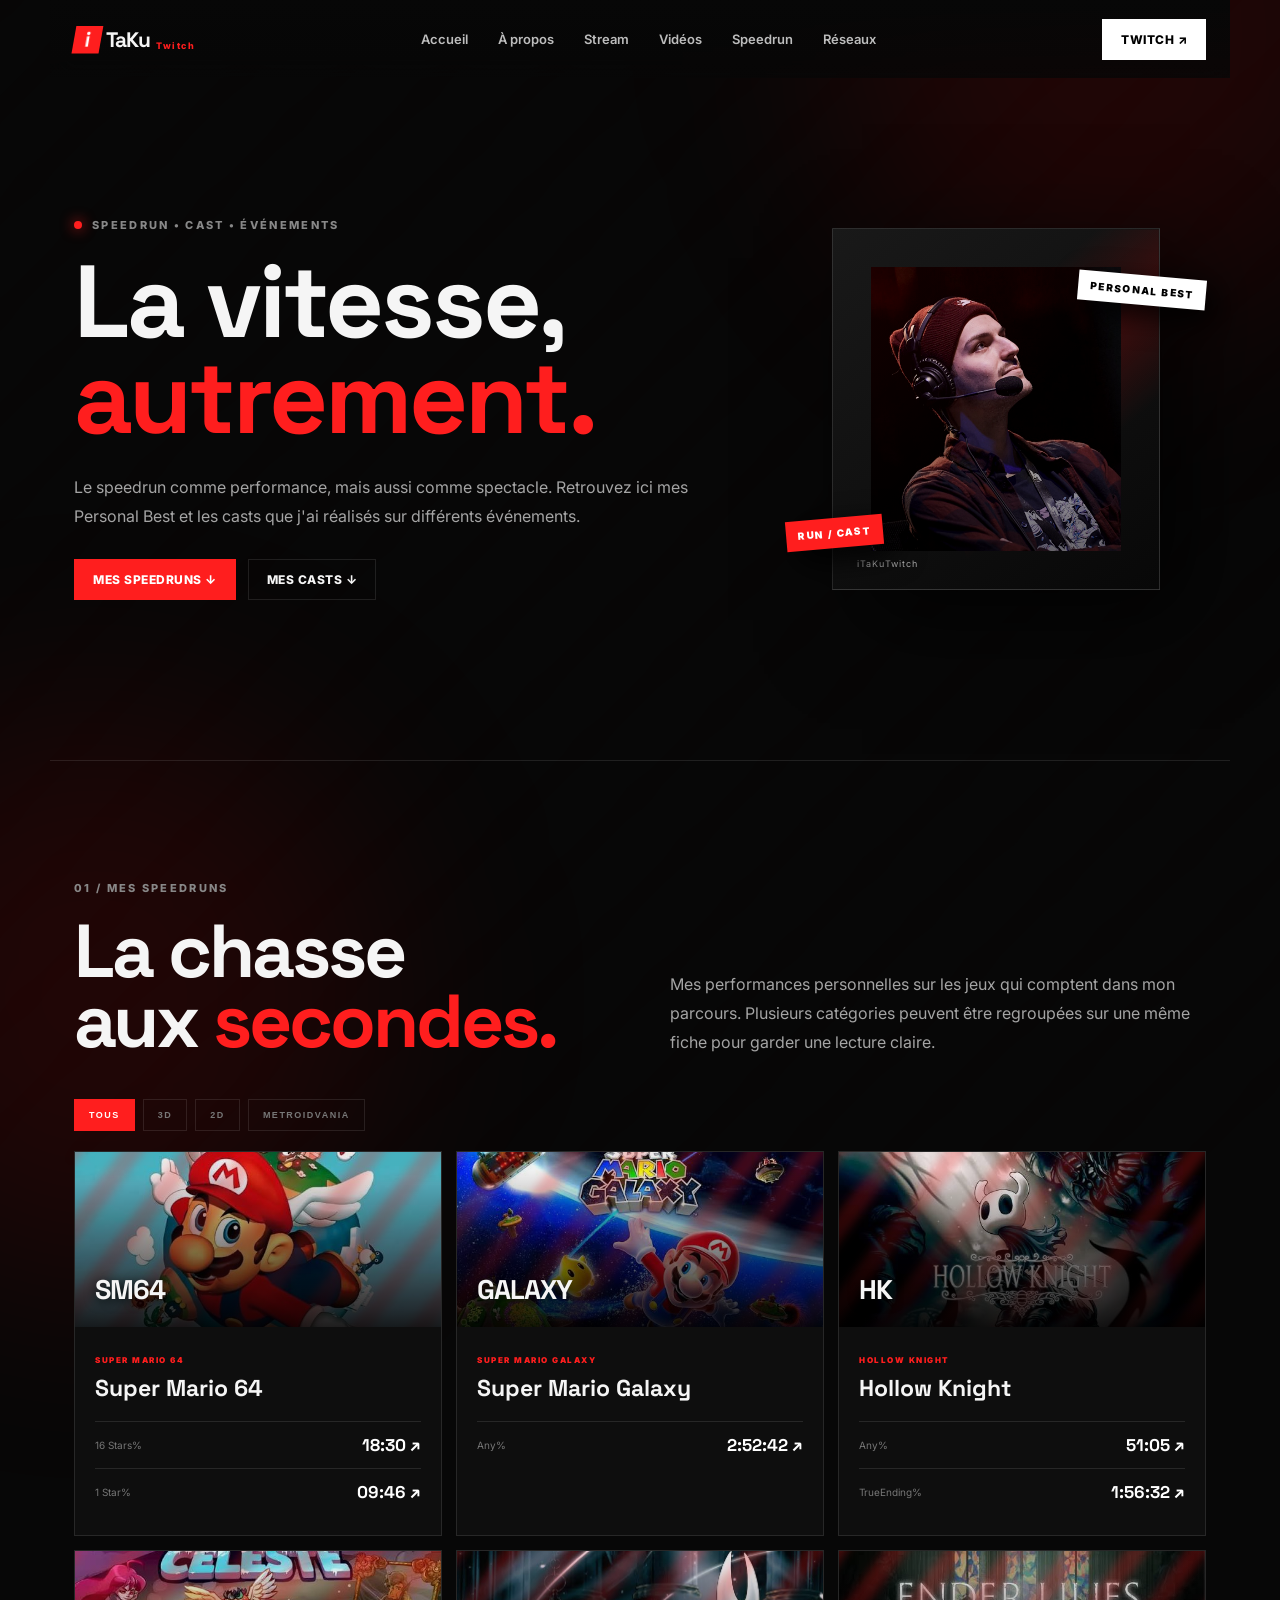
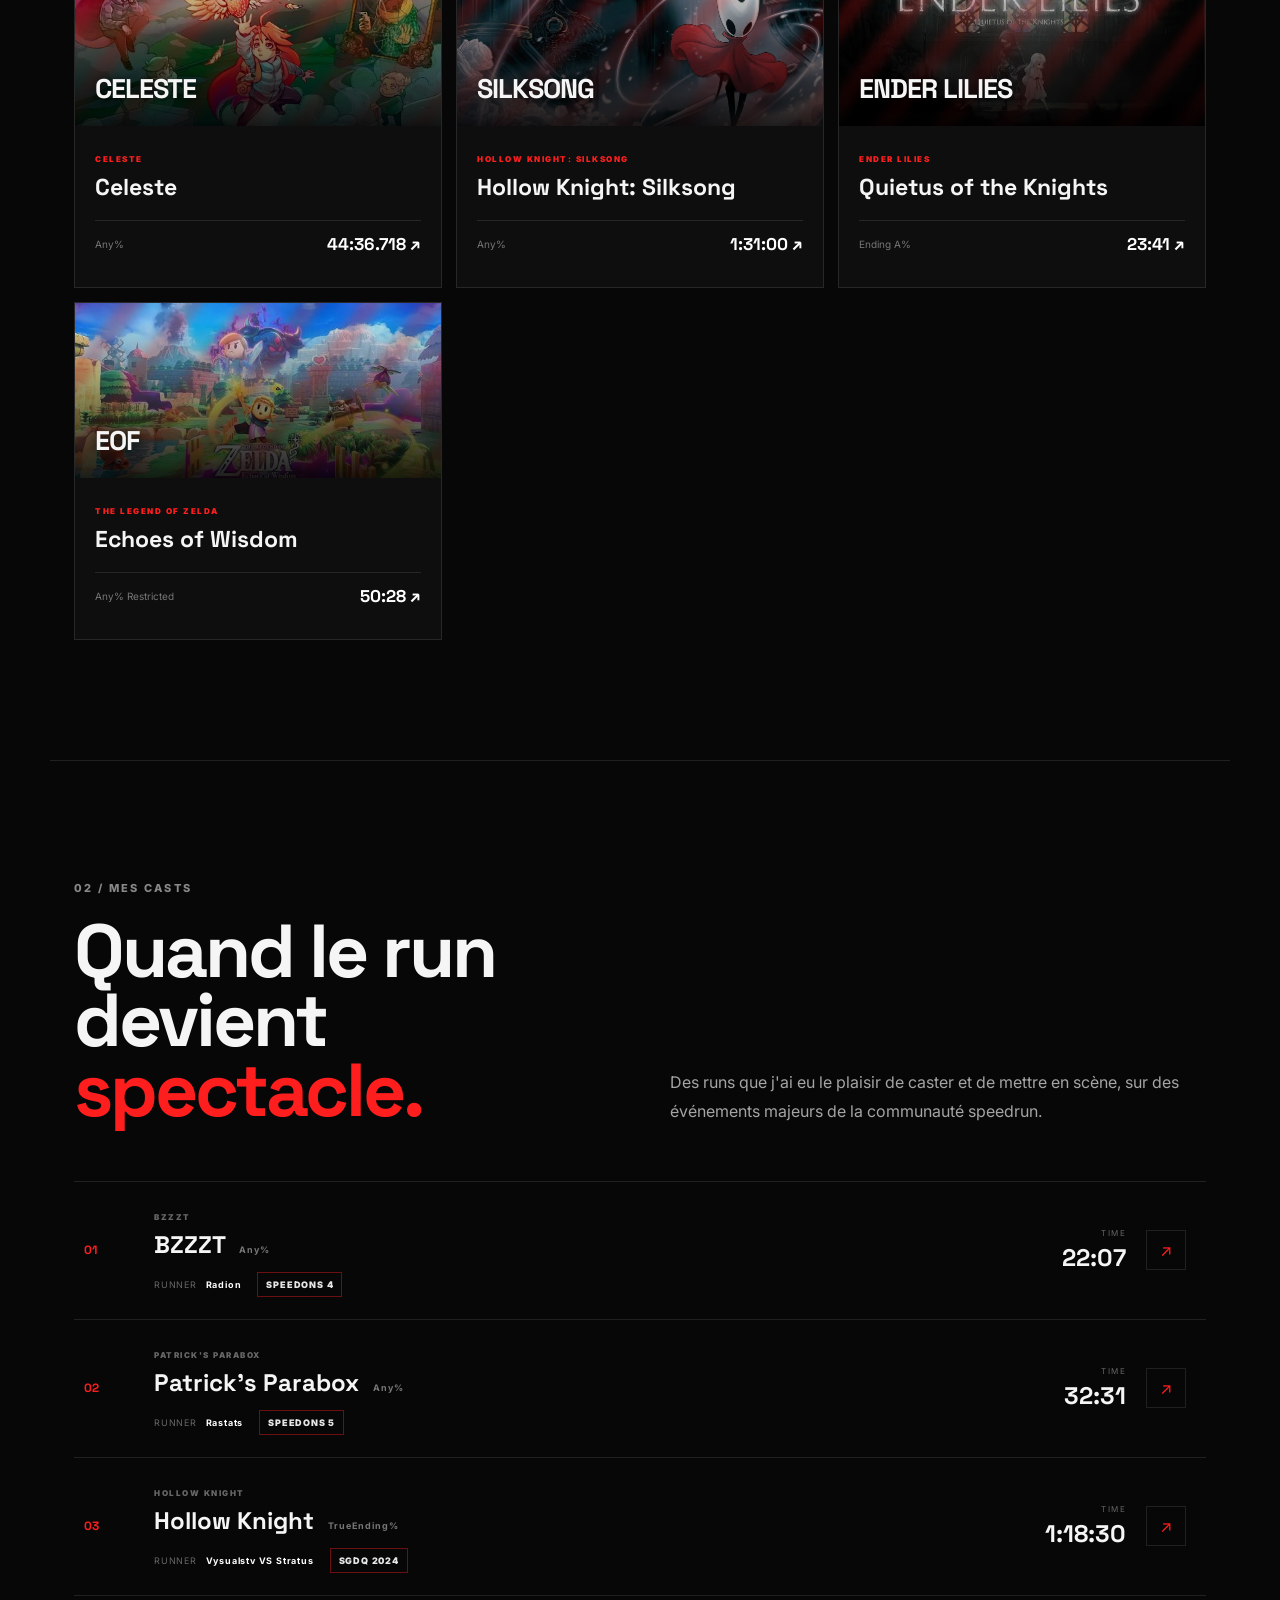
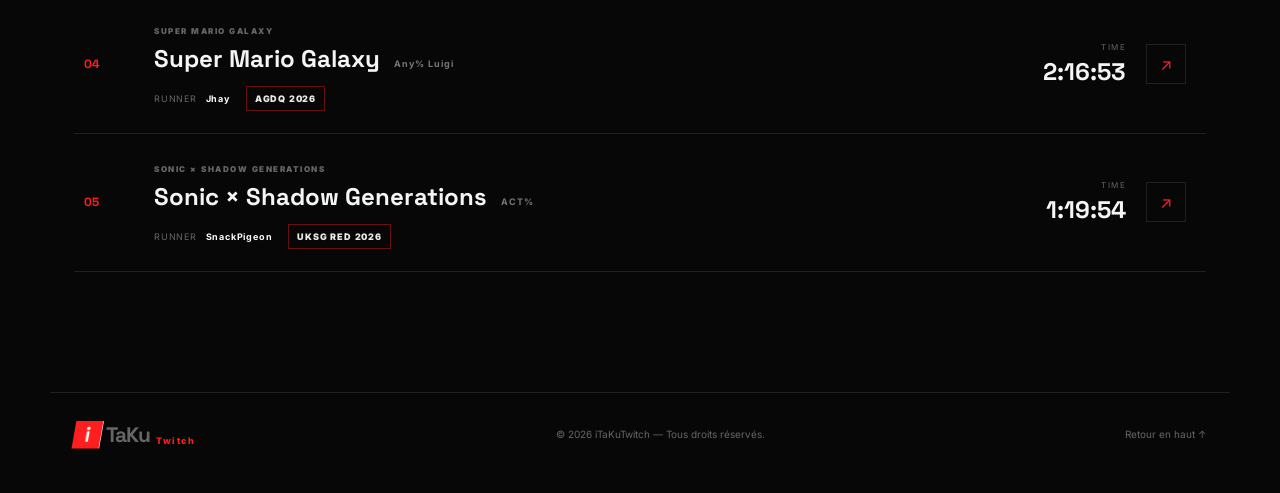
==== speedrun.html @ d059c02a "ajout de la page Speedrun" ====
<!DOCTYPE html>
<html lang="fr">
<head>
  <meta charset="UTF-8">
  <meta name="viewport" content="width=device-width, initial-scale=1.0">
  <meta name="description" content="Les speedruns et casts de iTaKu : performances personnelles, événements et réalisations dans l'univers du speedrun.">
  <title>iTaKu — Speedrun & Casts</title>
  <link rel="icon" type="image/png" href="favicon.png">
  <link rel="preconnect" href="https://fonts.googleapis.com">
  <link rel="preconnect" href="https://fonts.gstatic.com" crossorigin>
  <link href="https://fonts.googleapis.com/css2?family=Inter:wght@400;500;600;700;800;900&family=Space+Grotesk:wght@500;600;700&display=swap" rel="stylesheet">
  <link rel="stylesheet" href="style.css">
</head>
<body>
  <div class="bg-grid"></div>
  <div class="red-glow glow-a"></div>
  <div class="red-glow glow-b"></div>

  <header class="nav">
    <a class="brand" href="index.html#accueil">
      <span class="brand-mark">i</span><span>TaKu</span><small>Twitch</small>
    </a>

    <nav>
      <a href="index.html#accueil">Accueil</a>
      <a href="index.html#apropos">À propos</a>
      <a href="index.html#stream">Stream</a>
      <a href="index.html#videos">Vidéos</a>
      <a href="speedrun.html" class="active">Speedrun</a>
      <a href="index.html#reseaux">Réseaux</a>
    </nav>

    <a class="nav-cta" href="https://www.twitch.tv/itakutwitch" target="_blank" rel="noopener">Twitch ↗</a>
    <button class="menu-btn" aria-label="Ouvrir le menu">☰</button>
  </header>

  <main>
    <section class="speed-hero">
      <div>
        <div class="eyebrow"><span class="pulse"></span> SPEEDRUN • CAST • ÉVÉNEMENTS</div>
        <h1>La vitesse,<br><em>autrement.</em></h1>
        <p>
          Le speedrun comme performance, mais aussi comme spectacle.
          Retrouvez ici mes Personal Best et les casts que j'ai réalisés sur différents événements.
        </p>
        <div class="speed-tabs">
          <a href="#speedruns" class="btn primary">Mes speedruns ↓</a>
          <a href="#casts" class="btn ghost">Mes casts ↓</a>
        </div>
      </div>
      <div class="speed-hero-mark">
        <div class="speed-mark-card">
          <div class="speed-mark-avatar"><img src="ressources/speedrun-scene.jpg" alt="iTaKu sur scène" loading="lazy"><span>i</span></div>
          <div class="speed-mark-bottom"><span>iTaKuTwitch</span></div>
        </div>
        <span class="speed-tag speed-tag-pb">PERSONAL BEST</span>
        <span class="speed-tag speed-tag-cast">RUN / CAST</span>
      </div>
    </section>


    

    <section class="section speedrun-section" id="speedruns">
      <div class="section-label">01 / MES SPEEDRUNS</div>
      <div class="section-heading">
        <h2>La chasse<br>aux <span>secondes.</span></h2>
        <p>
          Mes performances personnelles sur les jeux qui comptent dans mon parcours.
          Plusieurs catégories peuvent être regroupées sur une même fiche pour garder une lecture claire.
        </p>
      </div>

      <div class="run-toolbar">
        <button class="run-filter active" data-filter="all">TOUS</button>
        <button class="run-filter" data-filter="3d">3D</button>
        <button class="run-filter" data-filter="2d">2D</button>
        <button class="run-filter" data-filter="metroidvania">METROIDVANIA</button>
      </div>

      <!--
        IMAGES DES JEUX : placez vos images dans ressources/speedruns/
        avec les noms utilisés dans les balises <img> ci-dessous.
        LIENS DES RUNS : remplacez href="#" par le lien YouTube/Speedrun.com/Twitch correspondant.
      -->
      <div class="run-grid">
        <article class="run-card" data-tags="3d">
          <div class="run-art mario64-art"><img src="ressources/speedruns/super-mario-64.jpg" alt="Super Mario 64" loading="lazy"><span>SM64</span></div>
          <div class="run-content">
            <span class="run-type">SUPER MARIO 64</span>
            <h3>Super Mario 64</h3>
            <div class="run-times">
              <a href="https://www.twitch.tv/videos/2334548167" class="run-row-link"><span>16 Stars%</span><strong>18:30 ↗</strong></a>
              <a href="https://www.youtube.com/watch?v=Pmy-gC-2ddg" class="run-row-link"><span>1 Star%</span><strong>09:46 ↗</strong></a>
            </div>
          </div>
        </article>

        <article class="run-card" data-tags="3d">
          <div class="run-art galaxy-art"><img src="ressources/speedruns/super-mario-galaxy.jpg" alt="Super Mario Galaxy" loading="lazy"><span>GALAXY</span></div>
          <div class="run-content">
            <span class="run-type">SUPER MARIO GALAXY</span>
            <h3>Super Mario Galaxy</h3>
            <div class="run-times">
              <a href="https://www.youtube.com/watch?v=en0kpqv05eg" class="run-row-link"><span>Any%</span><strong>2:52:42 ↗</strong></a>
            </div>
          </div>
        </article>

        <article class="run-card" data-tags="2d metroidvania">
          <div class="run-art hollow-art"><img src="ressources/speedruns/hollow-knight.jpg" alt="Hollow Knight" loading="lazy"><span>HK</span></div>
          <div class="run-content">
            <span class="run-type">HOLLOW KNIGHT</span>
            <h3>Hollow Knight</h3>
            <div class="run-times">
              <a href="https://www.twitch.tv/videos/1636317647" class="run-row-link"><span>Any%</span><strong>51:05 ↗</strong></a>
              <a href="https://www.twitch.tv/videos/2180805382" class="run-row-link"><span>TrueEnding%</span><strong>1:56:32 ↗</strong></a>
            </div>
          </div>
        </article>

        <article class="run-card" data-tags="2d">
          <div class="run-art celeste-art"><img src="ressources/speedruns/celeste.jpg" alt="Celeste" loading="lazy"><span>CELESTE</span></div>
          <div class="run-content">
            <span class="run-type">CELESTE</span>
            <h3>Celeste</h3>
            <div class="run-times">
              <a href="https://www.twitch.tv/videos/2326430047" class="run-row-link"><span>Any%</span><strong>44:36.718 ↗</strong></a>
            </div>
          </div>
        </article>

        <article class="run-card" data-tags="2d metroidvania">
          <div class="run-art silk-art"><img src="ressources/speedruns/hollow-knight-silksong.jpg" alt="Hollow Knight: Silksong" loading="lazy"><span>SILKSONG</span></div>
          <div class="run-content">
            <span class="run-type">HOLLOW KNIGHT: SILKSONG</span>
            <h3>Hollow Knight: Silksong</h3>
            <div class="run-times">
              <a href="https://www.youtube.com/watch?v=I8oDB225sro" class="run-row-link"><span>Any%</span><strong>1:31:00 ↗</strong></a>
            </div>
          </div>
        </article>

        <article class="run-card" data-tags="2d metroidvania">
          <div class="run-art lilies-art"><img src="ressources/speedruns/ender-lilies.jpg" alt="ENDER LILIES: Quietus of the Knights" loading="lazy"><span>ENDER LILIES</span></div>
          <div class="run-content">
            <span class="run-type">ENDER LILIES</span>
            <h3>Quietus of the Knights</h3>
            <div class="run-times">
              <a href="https://www.twitch.tv/videos/2284957812" class="run-row-link"><span>Ending A%</span><strong>23:41 ↗</strong></a>
            </div>
          </div>
        </article>

        <article class="run-card" data-tags="3d">
          <div class="run-art zelda-art"><img src="ressources/speedruns/zelda-echoes-of-wisdom.jpg" alt="The Legend of Zelda: Echoes of Wisdom" loading="lazy"><span>EOF</span></div>
          <div class="run-content">
            <span class="run-type">THE LEGEND OF ZELDA</span>
            <h3>Echoes of Wisdom</h3>
            <div class="run-times">
              <a href="https://www.youtube.com/watch?v=a-XhZ4KpKKk" class="run-row-link"><span>Any% Restricted</span><strong>50:28 ↗</strong></a>
            </div>
          </div>
        </article>
      </div>
    </section>

    <section class="section casts-section" id="casts">
      <div class="section-label">02 / MES CASTS</div>
      <div class="section-heading">
        <h2>Quand le run<br>devient <span>spectacle.</span></h2>
        <p>
          Des runs que j'ai eu le plaisir de caster et de mettre en scène,
          sur des événements majeurs de la communauté speedrun.
        </p>
      </div>

      <div class="cast-list">
        <article class="cast-card">
          <div class="cast-number">01</div>
          <div class="cast-main">
            <span class="cast-game">BZZZT</span>
            <h3>BZZZT <small>Any%</small></h3>
            <div class="cast-details"><span>RUNNER <b>Radion</b></span><span class="event-badge">SPEEDONS 4</span></div>
          </div>
          <div class="cast-time"><span>TIME</span><strong>22:07</strong></div>
          <a class="cast-arrow" href="https://www.youtube.com/watch?v=tUwv9pEwfLk" aria-label="Voir le cast BZZZT">↗</a>
        </article>

        <article class="cast-card">
          <div class="cast-number">02</div>
          <div class="cast-main">
            <span class="cast-game">PATRICK'S PARABOX</span>
            <h3>Patrick's Parabox <small>Any%</small></h3>
            <div class="cast-details"><span>RUNNER <b>Rastats</b></span><span class="event-badge">SPEEDONS 5</span></div>
          </div>
          <div class="cast-time"><span>TIME</span><strong>32:31</strong></div>
          <a class="cast-arrow" href="https://www.youtube.com/watch?v=qgu8iL9-xBM" aria-label="Voir le cast Patrick's Parabox">↗</a>
        </article>

        <article class="cast-card">
          <div class="cast-number">03</div>
          <div class="cast-main">
            <span class="cast-game">HOLLOW KNIGHT</span>
            <h3>Hollow Knight <small>TrueEnding%</small></h3>
            <div class="cast-details"><span>RUNNER <b>Vysualstv VS Stratus</b></span><span class="event-badge">SGDQ 2024</span></div>
          </div>
          <div class="cast-time"><span>TIME</span><strong>1:18:30</strong></div>
          <a class="cast-arrow" href="https://www.youtube.com/watch?v=F_A6JzwJVvg" aria-label="Voir le cast Hollow Knight">↗</a>
        </article>

        <article class="cast-card">
          <div class="cast-number">04</div>
          <div class="cast-main">
            <span class="cast-game">SUPER MARIO GALAXY</span>
            <h3>Super Mario Galaxy <small>Any% Luigi</small></h3>
            <div class="cast-details"><span>RUNNER <b>Jhay</b></span><span class="event-badge">AGDQ 2026</span></div>
          </div>
          <div class="cast-time"><span>TIME</span><strong>2:16:53</strong></div>
          <a class="cast-arrow" href="https://www.youtube.com/watch?v=IQ46Wzj0oys" aria-label="Voir le cast Super Mario Galaxy">↗</a>
        </article>

        <article class="cast-card">
          <div class="cast-number">05</div>
          <div class="cast-main">
            <span class="cast-game">SONIC × SHADOW GENERATIONS</span>
            <h3>Sonic × Shadow Generations <small>ACT%</small></h3>
            <div class="cast-details"><span>RUNNER <b>SnackPigeon</b></span><span class="event-badge">UKSG RED 2026</span></div>
          </div>
          <div class="cast-time"><span>TIME</span><strong>1:19:54</strong></div>
          <a class="cast-arrow" href="https://www.youtube.com/watch?v=4SaveTtzUrw" aria-label="Voir le cast Sonic × Shadow Generations">↗</a>
        </article>
      </div>
    </section>
  </main>

  <footer>
    <div class="brand"><span class="brand-mark">i</span><span>TaKu</span><small>Twitch</small></div>
    <p>© <span id="year"></span> iTaKuTwitch — Tous droits réservés.</p>
    <a href="#top">Retour en haut ↑</a>
  </footer>

  <script src="script.js"></script>
  <script>
    document.querySelectorAll('.run-filter').forEach(button => {
      button.addEventListener('click', () => {
        document.querySelectorAll('.run-filter').forEach(b => b.classList.remove('active'));
        button.classList.add('active');
        const filter = button.dataset.filter;
        document.querySelectorAll('.run-card').forEach(card => {
          card.style.display = filter === 'all' || card.dataset.tags.includes(filter) ? '' : 'none';
        });
      });
    });
  </script>
</body>
</html>
---- style.css ----
:root{
  --bg:#070707;
  --panel:#101010;
  --panel-2:#151515;
  --red:#ff1e1e;
  --red2:#b90000;
  --text:#f5f5f5;
  --muted:#a4a4a4;
  --line:rgba(255,255,255,.10);
  --max:1180px;
}
*{box-sizing:border-box;margin:0;padding:0}
html{scroll-behavior:smooth}
body{background:var(--bg);color:var(--text);font-family:Inter,system-ui,sans-serif;overflow-x:hidden}
a{color:inherit;text-decoration:none}
.bg-grid{position:fixed;inset:-30%;z-index:-3;opacity:.16;background:repeating-linear-gradient(135deg,transparent 0 34px,rgba(255,30,30,.35) 35px 37px,transparent 38px 72px),repeating-linear-gradient(45deg,transparent 0 58px,rgba(255,255,255,.06) 59px 61px,transparent 62px 116px);filter:blur(13px);animation:drift 32s linear infinite}
.red-glow{position:fixed;width:45vw;height:45vw;border-radius:50%;background:rgba(255,0,0,.10);filter:blur(110px);z-index:-2;pointer-events:none}
.glow-a{top:-20vw;right:-10vw}.glow-b{bottom:-30vw;left:-15vw}
@keyframes drift{to{transform:translate3d(80px,40px,0) rotate(4deg)}}
.nav{height:78px;max-width:var(--max);margin:auto;display:flex;align-items:center;justify-content:space-between;padding:0 24px;position:sticky;top:0;z-index:10;background:linear-gradient(var(--bg),rgba(7,7,7,.82));backdrop-filter:blur(12px)}
.brand{display:flex;align-items:center;gap:2px;font-family:"Space Grotesk";font-size:21px;font-weight:800;letter-spacing:-1px}
.brand small{font-family:Inter;font-size:9px;color:var(--red);letter-spacing:1.5px;margin-left:4px;margin-top:12px}
.brand-mark{width:27px;height:27px;display:grid;place-items:center;background:var(--red);color:#fff;transform:skew(-10deg);margin-right:3px}
.nav nav{display:flex;gap:30px;color:#bdbdbd;font-size:13px;font-weight:600}
.nav nav a:hover{color:#fff}
.nav-cta,.btn{display:inline-flex;align-items:center;justify-content:center;gap:14px;border:1px solid var(--line);padding:12px 18px;font-size:12px;font-weight:800;text-transform:uppercase;letter-spacing:.5px}
.nav-cta{background:#fff;color:#000}.nav-cta:hover{background:var(--red);color:#fff}
.menu-btn{display:none;background:none;color:#fff;border:0;font-size:24px}
.hero{min-height:calc(100vh - 78px);max-width:var(--max);margin:auto;padding:70px 24px 100px;display:grid;grid-template-columns:1.1fr .9fr;gap:60px;align-items:center}
.eyebrow,.section-label{font-size:11px;letter-spacing:2.3px;font-weight:800;color:#888}
.eyebrow{display:flex;align-items:center;gap:10px;margin-bottom:22px}.pulse,.status span{width:8px;height:8px;border-radius:50%;background:var(--red);box-shadow:0 0 14px var(--red)}
h1,h2{font-family:"Space Grotesk";letter-spacing:-3px;line-height:.93}
h1{font-size:clamp(52px,7vw,92px);max-width:800px}
h1 em,h2 span{font-style:normal;color:var(--red)}
.hero-text{max-width:650px;color:var(--muted);font-size:16px;line-height:1.75;margin:28px 0 30px}.hero-text strong{color:#fff}
.hero-actions{display:flex;gap:12px}.btn{transition:.2s}.btn.primary{background:var(--red);border-color:var(--red);color:#fff}.btn.primary:hover{background:#fff;color:#000;border-color:#fff;transform:translateY(-2px)}.btn.ghost:hover{border-color:#fff}
.mini-stats{display:flex;gap:42px;margin-top:58px}.mini-stats div{display:flex;flex-direction:column;gap:5px}.mini-stats strong{font-size:12px}.mini-stats span{font-size:10px;color:#666;letter-spacing:1px}
.hero-visual{position:relative;min-height:520px;display:grid;place-items:center}
.hero-card{width:min(420px,90%);height:500px;border:1px solid rgba(255,255,255,.13);background:linear-gradient(145deg,#191919,#080808);position:relative;overflow:hidden;box-shadow:30px 30px 90px rgba(0,0,0,.7)}
.hero-card:before{content:"";position:absolute;inset:0;background:linear-gradient(140deg,transparent 35%,rgba(255,0,0,.24),transparent 70%);clip-path:polygon(0 0,100% 0,100% 100%,45% 100%);opacity:.8}
.scanline{position:absolute;inset:0;background:repeating-linear-gradient(0deg,transparent 0 5px,rgba(255,255,255,.025) 6px 7px)}
.avatar-placeholder{position:absolute;inset:40px;display:flex;align-items:center;justify-content:center;flex-direction:column;font-family:"Space Grotesk";font-size:95px;line-height:.7;letter-spacing:-10px;background:radial-gradient(circle at 50% 40%,rgba(255,30,30,.26),transparent 38%),linear-gradient(145deg,#222,#090909)}
.avatar-placeholder span{font-size:150px;color:#fff;text-shadow:15px 15px 0 var(--red);font-weight:900}.avatar-placeholder b{font-size:25px;letter-spacing:4px;margin-top:30px}
.hero-card-bottom{position:absolute;left:24px;right:24px;bottom:20px;display:flex;justify-content:space-between;align-items:center;font-size:10px;color:#aaa;letter-spacing:1px}.hero-card-bottom div{display:flex;gap:8px;align-items:center}.live-dot{width:6px;height:6px;background:var(--red);border-radius:50%}
.floating-tag{position:absolute;background:#fff;color:#000;padding:9px 12px;font-size:10px;font-weight:900;letter-spacing:1.4px;box-shadow:10px 10px 30px #000}.tag-one{right:2%;top:18%;transform:rotate(5deg)}.tag-two{left:2%;bottom:17%;transform:rotate(-5deg);background:var(--red);color:#fff}
.section{max-width:var(--max);margin:auto;padding:120px 24px}.section-heading{display:grid;grid-template-columns:1fr 1fr;gap:60px;margin-top:22px;align-items:end}.section-heading h2,.stream-head h2,.social-layout h2,.contact-box h2{font-size:clamp(48px,6vw,75px)}.section-heading p,.stream-head p,.social-layout p,.contact-right p{color:var(--muted);line-height:1.8;max-width:520px}
.about-grid{display:grid;grid-template-columns:1.4fr 1fr 1fr;gap:12px;margin-top:55px}.info-card{min-height:250px;padding:28px;background:linear-gradient(145deg,#151515,#0b0b0b);border:1px solid var(--line);position:relative;overflow:hidden}.info-card.large{min-height:320px}.info-card:after{content:"";position:absolute;width:140px;height:140px;right:-60px;bottom:-60px;border-radius:50%;background:rgba(255,0,0,.16);filter:blur(25px)}.card-number{font-size:10px;color:var(--red);font-weight:800;letter-spacing:2px}.info-card h3{font-family:"Space Grotesk";font-size:25px;margin-top:90px}.info-card p{color:#8c8c8c;font-size:13px;line-height:1.7;margin-top:12px;max-width:330px}
.stream-section{max-width:none;background:linear-gradient(180deg,transparent,rgba(255,0,0,.035),transparent);border-top:1px solid var(--line);border-bottom:1px solid var(--line)}.stream-section>*{max-width:var(--max);margin-left:auto;margin-right:auto}.stream-head{display:flex;justify-content:space-between;align-items:end;margin-top:20px;margin-bottom:45px}.stream-panel{display:grid;grid-template-columns:1.7fr .7fr;border:1px solid var(--line);background:#090909}.stream-screen{min-height:500px;background:radial-gradient(circle at 50% 45%,rgba(255,0,0,.12),transparent 35%),#050505;display:flex;flex-direction:column;align-items:center;justify-content:center;position:relative}.offline-badge{position:absolute;top:18px;left:18px;font-size:9px;letter-spacing:1.5px;color:#777}.offline-badge span{display:inline-block;width:6px;height:6px;background:#555;border-radius:50%;margin-right:6px}.play-ring{width:70px;height:70px;border:1px solid #444;border-radius:50%;display:grid;place-items:center;color:#fff;padding-left:3px}.stream-screen h3{font-family:"Space Grotesk";font-size:25px;margin-top:20px}.stream-screen p{color:#666;font-size:12px;margin-top:7px}.stream-info{padding:35px;border-left:1px solid var(--line)}.status{display:flex;gap:10px;align-items:center;font-size:9px;letter-spacing:1.6px;color:#777}.stream-info h3{font-family:"Space Grotesk";font-size:30px;margin-top:80px;line-height:1}.stream-info>p{color:#777;font-size:13px;line-height:1.7;margin-top:18px}.schedule{border-top:1px solid var(--line);margin-top:35px}.schedule div{padding:17px 0;border-bottom:1px solid var(--line);display:flex;justify-content:space-between;gap:20px}.schedule span{font-size:8px;color:#666;letter-spacing:1px}.schedule strong{font-size:10px}
.video-grid{display:grid;grid-template-columns:1.4fr 1fr 1fr;gap:14px;margin-top:50px}.video-card{background:#101010;border:1px solid var(--line);transition:.25s}.video-card:hover{transform:translateY(-5px);border-color:#555}.thumb{height:210px;position:relative;display:flex;align-items:center;justify-content:center;overflow:hidden}.featured .thumb{height:270px}.thumb:before{content:"";position:absolute;inset:-20%;background:repeating-linear-gradient(135deg,rgba(255,0,0,.24) 0 16px,transparent 17px 42px);filter:blur(4px);transform:rotate(-7deg)}.thumb-a{background:linear-gradient(135deg,#240000,#101010)}.thumb-b{background:linear-gradient(135deg,#161616,#250000)}.thumb-c{background:linear-gradient(135deg,#0c0c0c,#300000)}.play{z-index:1;width:54px;height:54px;border-radius:50%;background:#fff;color:#000;display:grid;place-items:center;padding-left:3px}.thumb small{position:absolute;right:15px;top:15px;font-size:8px;letter-spacing:1.5px;font-weight:900;z-index:2}.video-meta{padding:20px}.video-meta>span{font-size:8px;color:var(--red);font-weight:900;letter-spacing:1.5px}.video-meta h3{font-family:"Space Grotesk";font-size:21px;margin-top:8px}.video-meta p{font-size:12px;color:#777;line-height:1.6;margin-top:8px}
.social-section{border-top:1px solid var(--line)}.social-layout{display:grid;grid-template-columns:.8fr 1.2fr;gap:100px;margin-top:20px}.social-list{border-top:1px solid var(--line)}.social-list a{display:grid;grid-template-columns:1fr 1fr auto;align-items:center;padding:23px 5px;border-bottom:1px solid var(--line);transition:.2s}.social-list a:hover{padding-left:15px;background:rgba(255,0,0,.04)}.social-list b{font-family:"Space Grotesk";font-size:20px}.social-list span{font-size:11px;color:#777}.social-list i{font-style:normal;color:var(--red)}
.contact{padding-top:20px}.contact-box{background:linear-gradient(125deg,#1a0808,#0e0e0e);border:1px solid rgba(255,40,40,.22);padding:50px;display:grid;grid-template-columns:1fr 1fr;gap:60px}.contact-box .section-label{color:#d65a5a}.contact-right{align-self:end}.contact-right .btn{margin-top:22px}
footer{border-top:1px solid var(--line);max-width:var(--max);margin:auto;padding:28px 24px 45px;display:flex;align-items:center;justify-content:space-between;color:#666;font-size:10px}footer a:hover{color:#fff}
.twitch-player {
    width: 100%;
    aspect-ratio: 16 / 9;
    overflow: hidden;
}
.twitch-player iframe {
    width: 100%;
    height: 100%;
    border: none;
    display: block;
}
@media(max-width:850px){
  .nav nav,.nav-cta{display:none}.menu-btn{display:block}
  .nav.menu-open nav{display:flex;position:absolute;top:78px;left:0;right:0;padding:22px 24px;background:#080808;flex-direction:column;border-bottom:1px solid var(--line)}
  .hero{grid-template-columns:1fr;padding-top:45px}.hero-visual{min-height:400px}.hero-card{height:400px}
  .section-heading,.social-layout,.contact-box{grid-template-columns:1fr;gap:30px}.about-grid,.video-grid{grid-template-columns:1fr}
  .stream-panel{grid-template-columns:1fr}.stream-info{border-left:0;border-top:1px solid var(--line)}.stream-screen{min-height:350px}
  .stream-head{align-items:start;gap:20px;flex-direction:column}
  footer{flex-direction:column;gap:18px;text-align:center}
}
@media(max-width:520px){
  .hero-actions{flex-direction:column}.hero-actions .btn{width:100%}.mini-stats{gap:20px}.contact-box{padding:30px 24px}.hero{padding-bottom:70px}.section{padding:80px 20px}
}


/* ===== SPEEDRUN PAGE ===== */
.speed-hero{
  max-width:var(--max);margin:auto;min-height:calc(78vh - 20px);
  padding:90px 24px 110px;display:grid;grid-template-columns:1.15fr .85fr;
  gap:60px;align-items:center;position:relative
}
.speed-hero h1{font-size:clamp(58px,8vw,105px);margin-top:18px}
.speed-hero>div:first-child>p{max-width:650px;color:var(--muted);font-size:16px;line-height:1.8;margin:28px 0}
.speed-tabs{display:flex;gap:12px}
.speed-hero-mark{
  width:min(420px,100%);aspect-ratio:1;justify-self:end;position:relative;
  display:grid;place-items:center;
}
.speed-mark-card{
  width:78%;height:86%;position:relative;overflow:hidden;
  border:1px solid rgba(255,255,255,.13);
  background:linear-gradient(145deg,#191919,#080808);
  box-shadow:30px 30px 90px rgba(0,0,0,.7);
}
.speed-mark-card:before{
  content:"";position:absolute;inset:0;
  background:linear-gradient(140deg,transparent 35%,rgba(255,0,0,.24),transparent 70%);
  clip-path:polygon(0 0,100% 0,100% 100%,45% 100%);opacity:.8;
}
.speed-mark-avatar{
  position:absolute;inset:38px;display:flex;align-items:center;justify-content:center;overflow:hidden;
  background:radial-gradient(circle at 50% 40%,rgba(255,30,30,.26),transparent 38%),linear-gradient(145deg,#222,#090909);
}
.speed-mark-avatar img{
  position:absolute;inset:0;width:100%;height:100%;object-fit:cover;display:block;z-index:1;
  filter:saturate(.9) contrast(1.05);
}
.speed-mark-avatar:after{
  content:"";position:absolute;inset:0;z-index:2;
  background:linear-gradient(180deg,rgba(0,0,0,.04) 35%,rgba(0,0,0,.55) 100%),linear-gradient(135deg,rgba(255,0,0,.08),transparent 55%);
}
.speed-mark-avatar span{
  position:relative;z-index:3;font-family:"Space Grotesk";font-size:150px;line-height:.7;color:#fff;
  text-shadow:15px 15px 0 var(--red);font-weight:900;display:none;
}
.speed-mark-bottom{
  position:absolute;left:24px;right:24px;bottom:20px;display:flex;justify-content:space-between;
  gap:12px;font-size:9px;color:#aaa;letter-spacing:1px;z-index:2;
}
.speed-mark-bottom b{font-weight:800;color:#777}
.speed-tag{
  position:absolute;padding:9px 12px;font-size:10px;font-weight:900;letter-spacing:1.4px;
  box-shadow:10px 10px 30px #000;z-index:3;
}
.speed-tag-pb{right:0;top:18%;transform:rotate(5deg);background:#fff;color:#000}
.speed-tag-cast{left:0;bottom:17%;transform:rotate(-5deg);background:var(--red);color:#fff}
.speed-hero-mark > .speed-tag{position:absolute}
.speedrun-section{border-top:1px solid var(--line)}
.run-toolbar{display:flex;gap:8px;flex-wrap:wrap;margin-top:42px}
.run-filter{
  background:transparent;color:#777;border:1px solid var(--line);padding:10px 14px;
  font-size:9px;font-weight:900;letter-spacing:1.5px;cursor:pointer;transition:.2s
}
.run-filter:hover,.run-filter.active{background:var(--red);border-color:var(--red);color:#fff}
.run-grid{display:grid;grid-template-columns:repeat(3,1fr);gap:14px;margin-top:20px}
.run-card{background:#0e0e0e;border:1px solid var(--line);overflow:hidden;transition:.25s}
.run-card:hover{transform:translateY(-5px);border-color:rgba(255,30,30,.55)}
.run-art{height:175px;position:relative;overflow:hidden;display:flex;align-items:end;padding:20px;background:#111}
.run-art img{position:absolute;inset:0;width:100%;height:100%;object-fit:cover;display:block;z-index:0;transition:transform .4s ease,opacity .25s ease}
.run-card:hover .run-art img{transform:scale(1.04)}
.run-art:before{content:"";position:absolute;inset:-30%;background:repeating-linear-gradient(135deg,rgba(255,30,30,.26) 0 18px,transparent 19px 48px);filter:blur(4px);transform:rotate(-8deg);z-index:1}
.run-art:after{content:"";position:absolute;inset:0;background:linear-gradient(180deg,rgba(0,0,0,.05) 10%,rgba(0,0,0,.88) 100%);z-index:2}
.run-art span{position:relative;z-index:3;font-family:"Space Grotesk";font-size:27px;font-weight:700;letter-spacing:-1px;text-shadow:0 2px 12px #000}
.mario64-art,.galaxy-art,.hollow-art,.celeste-art,.silk-art,.lilies-art,.zelda-art{background:#111}
.run-content{padding:20px}
.run-type{font-size:8px;color:var(--red);font-weight:900;letter-spacing:1.5px}
.run-content h3{font-family:"Space Grotesk";font-size:23px;margin-top:6px}
.run-times{border-top:1px solid var(--line);margin-top:18px}
.run-times div{display:flex;justify-content:space-between;align-items:center;padding:12px 0;border-bottom:1px solid var(--line)}
.run-times span{font-size:10px;color:#777}.run-times strong{font-family:"Space Grotesk";font-size:17px}
.casts-section{border-top:1px solid var(--line)}
.cast-list{margin-top:55px;border-top:1px solid var(--line)}
.cast-card{display:grid;grid-template-columns:50px 1fr auto 50px;gap:20px;align-items:center;
  min-height:135px;padding:22px 10px;border-bottom:1px solid var(--line);transition:.25s}
.cast-card:hover{background:rgba(255,0,0,.035);padding-left:20px}
.cast-number{font-family:"Space Grotesk";font-size:12px;color:var(--red);font-weight:700}
.cast-game{font-size:8px;color:#666;font-weight:900;letter-spacing:1.5px}
.cast-main h3{font-family:"Space Grotesk";font-size:24px;margin-top:5px}
.cast-main h3 small{font-family:Inter;font-size:9px;color:#777;font-weight:700;margin-left:8px;letter-spacing:1px}
.cast-details{display:flex;align-items:center;gap:16px;margin-top:12px;font-size:9px;color:#666;letter-spacing:.8px}
.cast-details b{color:#fff;margin-left:5px}
.event-badge{border:1px solid rgba(255,30,30,.4);padding:6px 8px;color:#e7e7e7!important;font-weight:900}
.cast-time{text-align:right}.cast-time span{display:block;font-size:8px;color:#666;letter-spacing:1.5px}.cast-time strong{display:block;font-family:"Space Grotesk";font-size:24px;margin-top:4px}
.cast-arrow{width:40px;height:40px;border:1px solid var(--line);display:grid;place-items:center;color:var(--red);transition:.2s}
.cast-arrow:hover{background:var(--red);color:#fff;border-color:var(--red)}
@media(max-width:850px){
  .speed-hero{grid-template-columns:1fr;padding-top:60px}.speed-hero-mark{justify-self:start;width:260px}
  .run-grid{grid-template-columns:1fr 1fr}
  .cast-card{grid-template-columns:35px 1fr auto}.cast-arrow{display:none}
}
@media(max-width:560px){
  .speed-hero{padding-bottom:75px}.speed-tabs{flex-direction:column}.speed-tabs .btn{width:100%}
  .run-grid{grid-template-columns:1fr}
  .cast-card{grid-template-columns:28px 1fr}.cast-time{grid-column:2;text-align:left}
  .cast-main h3{font-size:20px}.cast-details{flex-wrap:wrap}
  .speed-hero-mark{width:210px}.speed-mark-avatar span{font-size:105px}.speed-mark-bottom{left:14px;right:14px;font-size:7px}
}


/* Individual run links */
.run-row-link{
  display:flex;
  justify-content:space-between;
  align-items:center;
  padding:12px 0;
  border-bottom:1px solid var(--line);
  transition:.2s;
}
.run-row-link:last-child{border-bottom:0}
.run-row-link span{font-size:10px;color:#777}
.run-row-link strong{font-family:"Space Grotesk";font-size:17px;color:#fff}
.run-row-link:hover{padding-left:8px;padding-right:8px;background:rgba(255,30,30,.05)}
.run-row-link:hover strong{color:var(--red)}
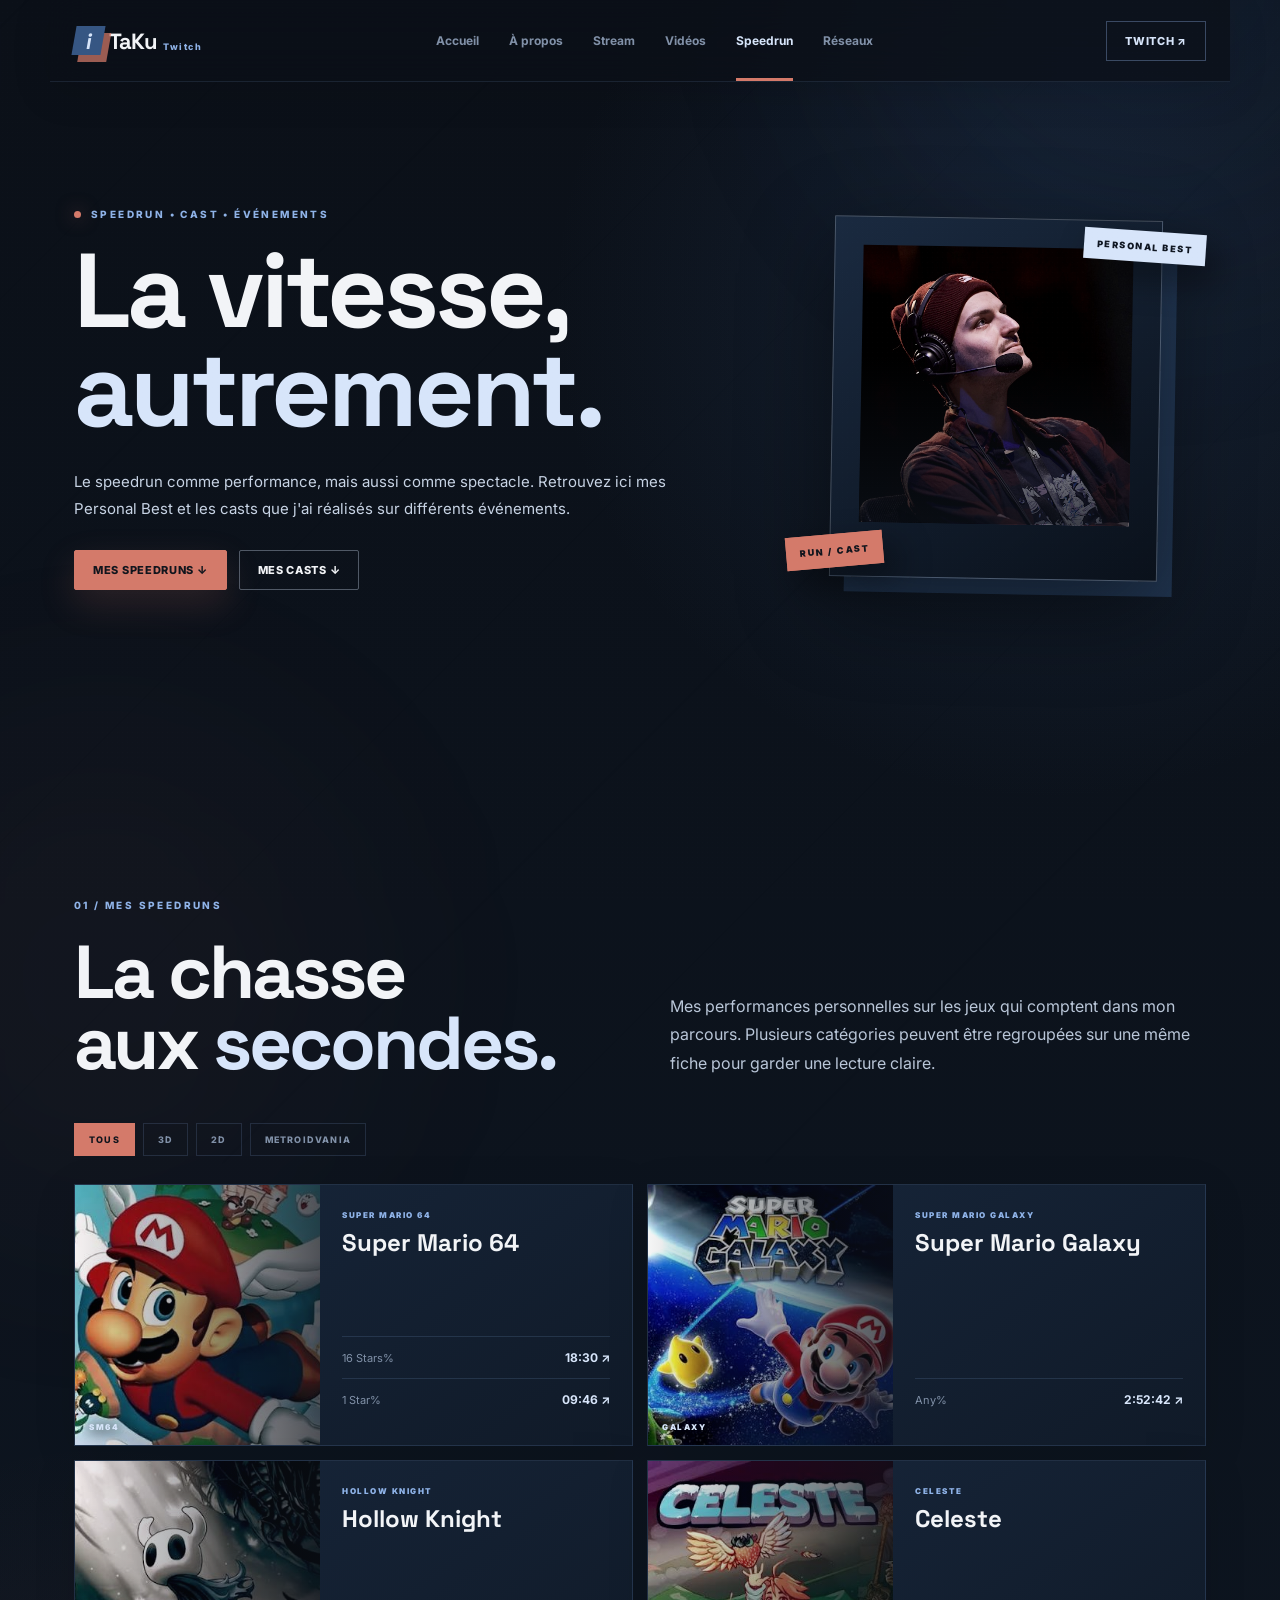
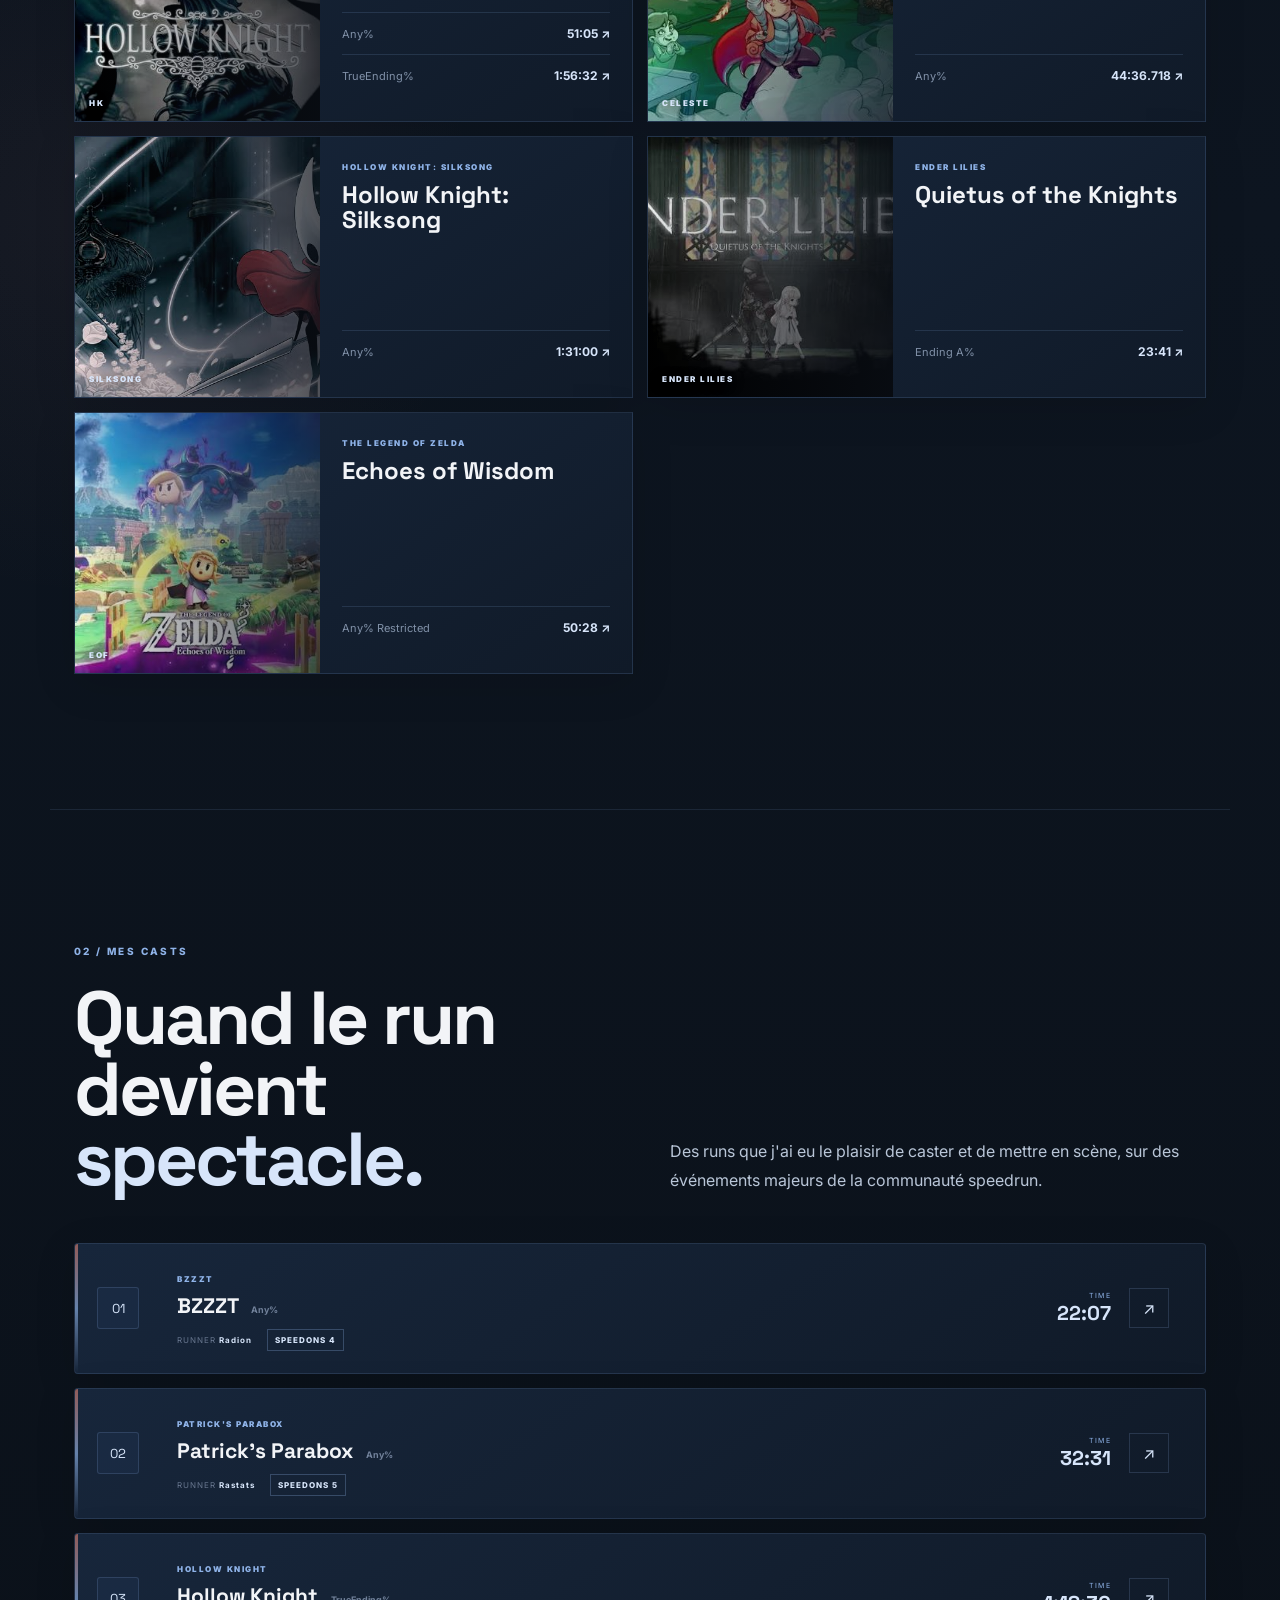
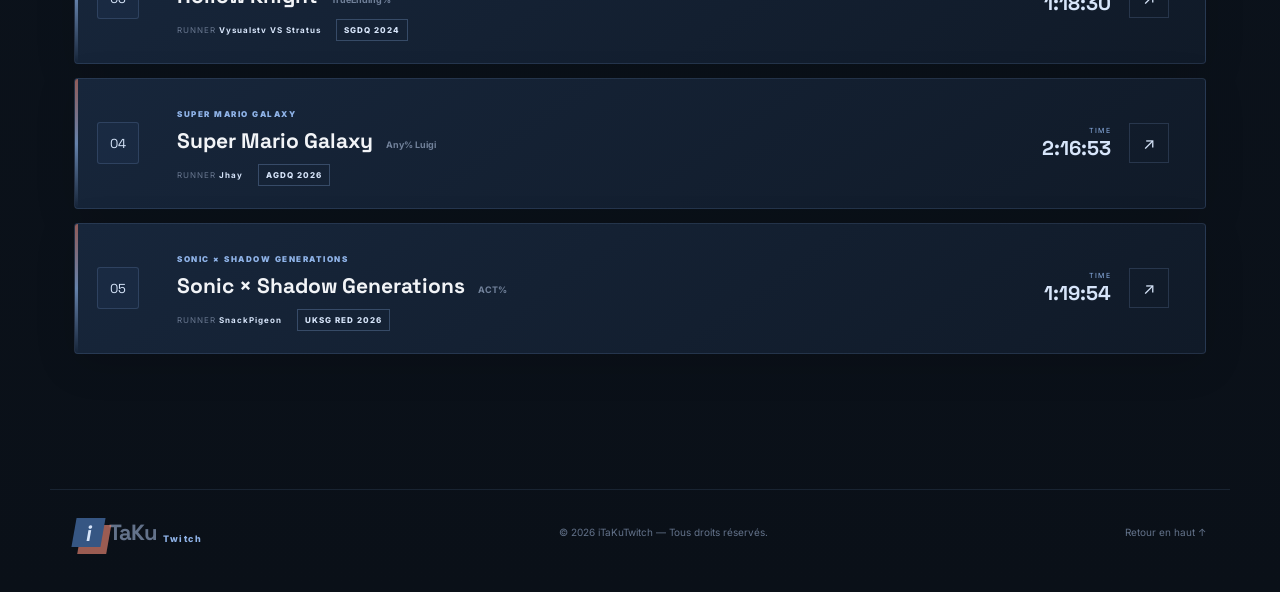
==== commit 4fa1523c: "Changement de DA / Bleu et Orange" ====
--- a/speedrun.html
+++ b/speedrun.html
@@ -13,8 +13,8 @@
 </head>
 <body>
   <div class="bg-grid"></div>
-  <div class="red-glow glow-a"></div>
-  <div class="red-glow glow-b"></div>
+  <div class="blue-glow glow-a"></div>
+  <div class="blue-glow glow-b"></div>
 
   <header class="nav">
     <a class="brand" href="index.html#accueil">
@@ -51,7 +51,6 @@
       <div class="speed-hero-mark">
         <div class="speed-mark-card">
           <div class="speed-mark-avatar"><img src="ressources/speedrun-scene.jpg" alt="iTaKu sur scène" loading="lazy"><span>i</span></div>
-          <div class="speed-mark-bottom"><span>iTaKuTwitch</span></div>
         </div>
         <span class="speed-tag speed-tag-pb">PERSONAL BEST</span>
         <span class="speed-tag speed-tag-cast">RUN / CAST</span>
--- a/style.css
+++ b/style.css
@@ -1,195 +1,439 @@
+@import url('https://fonts.googleapis.com/css2?family=Inter:wght@400;500;600;700;800;900&family=Space+Grotesk:wght@500;600;700&display=swap');
+
 :root{
-  --bg:#070707;
-  --panel:#101010;
-  --panel-2:#151515;
-  --red:#ff1e1e;
-  --red2:#b90000;
-  --text:#f5f5f5;
-  --muted:#a4a4a4;
-  --line:rgba(255,255,255,.10);
+  --blue-900:#365683;
+  --coral:#D47A6A;
+  --coral-soft:rgba(212,122,106,.16);
+  --ice:#D7E5FA;
+  --blue-800:#4D6B99;
+  --blue-700:#8FB3E8;
+  --blue-500:#B8CEF0;
+  --blue-300:#D7E5FA;
+  --bg:#0B1018;
+  --bg-2:#111A28;
+  --panel:#121D2C;
+  --panel-2:#17263B;
+  --text:#F2F4F7;
+  --text-soft:#C7D3E4;
+  --muted:#8191A8;
+  --line:rgba(143,179,232,.15);
+  --line-strong:rgba(215,229,250,.34);
+  --blue-soft:rgba(54,86,131,.20);
+  --blue-glow:rgba(143,179,232,.20);
   --max:1180px;
-}
+  --radius:8px;
+}
+
 *{box-sizing:border-box;margin:0;padding:0}
 html{scroll-behavior:smooth}
-body{background:var(--bg);color:var(--text);font-family:Inter,system-ui,sans-serif;overflow-x:hidden}
+body{
+  background:
+    radial-gradient(circle at 75% 0%,rgba(54,86,131,.22),transparent 34rem),
+    radial-gradient(circle at 15% 65%,rgba(122,150,200,.08),transparent 28rem),
+    var(--bg);
+  color:var(--text);
+  font-family:Inter,system-ui,sans-serif;
+  overflow-x:hidden;
+}
+body:before{
+  content:"";position:fixed;inset:0;pointer-events:none;z-index:-5;opacity:.34;
+  background-image:
+    linear-gradient(rgba(192,219,255,.025) 1px,transparent 1px),
+    linear-gradient(90deg,rgba(192,219,255,.025) 1px,transparent 1px);
+  background-size:58px 58px;
+  mask-image:linear-gradient(to bottom,#000 0%,transparent 90%);
+}
+body:after{
+  content:"";position:fixed;inset:0;pointer-events:none;z-index:30;opacity:.025;
+  background-image:radial-gradient(rgba(192,219,255,.8) .45px,transparent .45px);
+  background-size:5px 5px;
+}
 a{color:inherit;text-decoration:none}
-.bg-grid{position:fixed;inset:-30%;z-index:-3;opacity:.16;background:repeating-linear-gradient(135deg,transparent 0 34px,rgba(255,30,30,.35) 35px 37px,transparent 38px 72px),repeating-linear-gradient(45deg,transparent 0 58px,rgba(255,255,255,.06) 59px 61px,transparent 62px 116px);filter:blur(13px);animation:drift 32s linear infinite}
-.red-glow{position:fixed;width:45vw;height:45vw;border-radius:50%;background:rgba(255,0,0,.10);filter:blur(110px);z-index:-2;pointer-events:none}
-.glow-a{top:-20vw;right:-10vw}.glow-b{bottom:-30vw;left:-15vw}
-@keyframes drift{to{transform:translate3d(80px,40px,0) rotate(4deg)}}
-.nav{height:78px;max-width:var(--max);margin:auto;display:flex;align-items:center;justify-content:space-between;padding:0 24px;position:sticky;top:0;z-index:10;background:linear-gradient(var(--bg),rgba(7,7,7,.82));backdrop-filter:blur(12px)}
+button{font:inherit}
+
+.bg-grid{
+  position:fixed;inset:-30%;z-index:-4;pointer-events:none;opacity:.27;
+  background:repeating-linear-gradient(135deg,transparent 0 70px,rgba(88,117,165,.12) 71px 73px,transparent 74px 142px);
+  filter:blur(8px);animation:drift 48s linear infinite;
+}
+.blue-glow{
+  position:fixed;width:44vw;height:44vw;border-radius:50%;pointer-events:none;z-index:-3;filter:blur(120px);
+  background:rgba(54,86,131,.18)
+}
+.glow-a{top:-25vw;right:-12vw}.glow-b{bottom:-28vw;left:-14vw;background:rgba(122,150,200,.07)}
+@keyframes drift{to{transform:translate3d(70px,35px,0) rotate(4deg)}}
+
+.nav{
+  height:78px;max-width:var(--max);margin:auto;padding:0 24px;
+  display:flex;align-items:center;justify-content:space-between;position:sticky;top:0;z-index:20;
+  background:rgba(7,12,21,.82);backdrop-filter:blur(18px);
+  border-bottom:1px solid var(--line)
+}
 .brand{display:flex;align-items:center;gap:2px;font-family:"Space Grotesk";font-size:21px;font-weight:800;letter-spacing:-1px}
-.brand small{font-family:Inter;font-size:9px;color:var(--red);letter-spacing:1.5px;margin-left:4px;margin-top:12px}
-.brand-mark{width:27px;height:27px;display:grid;place-items:center;background:var(--red);color:#fff;transform:skew(-10deg);margin-right:3px}
-.nav nav{display:flex;gap:30px;color:#bdbdbd;font-size:13px;font-weight:600}
-.nav nav a:hover{color:#fff}
-.nav-cta,.btn{display:inline-flex;align-items:center;justify-content:center;gap:14px;border:1px solid var(--line);padding:12px 18px;font-size:12px;font-weight:800;text-transform:uppercase;letter-spacing:.5px}
-.nav-cta{background:#fff;color:#000}.nav-cta:hover{background:var(--red);color:#fff}
-.menu-btn{display:none;background:none;color:#fff;border:0;font-size:24px}
-.hero{min-height:calc(100vh - 78px);max-width:var(--max);margin:auto;padding:70px 24px 100px;display:grid;grid-template-columns:1.1fr .9fr;gap:60px;align-items:center}
-.eyebrow,.section-label{font-size:11px;letter-spacing:2.3px;font-weight:800;color:#888}
-.eyebrow{display:flex;align-items:center;gap:10px;margin-bottom:22px}.pulse,.status span{width:8px;height:8px;border-radius:50%;background:var(--red);box-shadow:0 0 14px var(--red)}
-h1,h2{font-family:"Space Grotesk";letter-spacing:-3px;line-height:.93}
-h1{font-size:clamp(52px,7vw,92px);max-width:800px}
-h1 em,h2 span{font-style:normal;color:var(--red)}
-.hero-text{max-width:650px;color:var(--muted);font-size:16px;line-height:1.75;margin:28px 0 30px}.hero-text strong{color:#fff}
-.hero-actions{display:flex;gap:12px}.btn{transition:.2s}.btn.primary{background:var(--red);border-color:var(--red);color:#fff}.btn.primary:hover{background:#fff;color:#000;border-color:#fff;transform:translateY(-2px)}.btn.ghost:hover{border-color:#fff}
-.mini-stats{display:flex;gap:42px;margin-top:58px}.mini-stats div{display:flex;flex-direction:column;gap:5px}.mini-stats strong{font-size:12px}.mini-stats span{font-size:10px;color:#666;letter-spacing:1px}
-.hero-visual{position:relative;min-height:520px;display:grid;place-items:center}
-.hero-card{width:min(420px,90%);height:500px;border:1px solid rgba(255,255,255,.13);background:linear-gradient(145deg,#191919,#080808);position:relative;overflow:hidden;box-shadow:30px 30px 90px rgba(0,0,0,.7)}
-.hero-card:before{content:"";position:absolute;inset:0;background:linear-gradient(140deg,transparent 35%,rgba(255,0,0,.24),transparent 70%);clip-path:polygon(0 0,100% 0,100% 100%,45% 100%);opacity:.8}
-.scanline{position:absolute;inset:0;background:repeating-linear-gradient(0deg,transparent 0 5px,rgba(255,255,255,.025) 6px 7px)}
-.avatar-placeholder{position:absolute;inset:40px;display:flex;align-items:center;justify-content:center;flex-direction:column;font-family:"Space Grotesk";font-size:95px;line-height:.7;letter-spacing:-10px;background:radial-gradient(circle at 50% 40%,rgba(255,30,30,.26),transparent 38%),linear-gradient(145deg,#222,#090909)}
-.avatar-placeholder span{font-size:150px;color:#fff;text-shadow:15px 15px 0 var(--red);font-weight:900}.avatar-placeholder b{font-size:25px;letter-spacing:4px;margin-top:30px}
-.hero-card-bottom{position:absolute;left:24px;right:24px;bottom:20px;display:flex;justify-content:space-between;align-items:center;font-size:10px;color:#aaa;letter-spacing:1px}.hero-card-bottom div{display:flex;gap:8px;align-items:center}.live-dot{width:6px;height:6px;background:var(--red);border-radius:50%}
-.floating-tag{position:absolute;background:#fff;color:#000;padding:9px 12px;font-size:10px;font-weight:900;letter-spacing:1.4px;box-shadow:10px 10px 30px #000}.tag-one{right:2%;top:18%;transform:rotate(5deg)}.tag-two{left:2%;bottom:17%;transform:rotate(-5deg);background:var(--red);color:#fff}
-.section{max-width:var(--max);margin:auto;padding:120px 24px}.section-heading{display:grid;grid-template-columns:1fr 1fr;gap:60px;margin-top:22px;align-items:end}.section-heading h2,.stream-head h2,.social-layout h2,.contact-box h2{font-size:clamp(48px,6vw,75px)}.section-heading p,.stream-head p,.social-layout p,.contact-right p{color:var(--muted);line-height:1.8;max-width:520px}
-.about-grid{display:grid;grid-template-columns:1.4fr 1fr 1fr;gap:12px;margin-top:55px}.info-card{min-height:250px;padding:28px;background:linear-gradient(145deg,#151515,#0b0b0b);border:1px solid var(--line);position:relative;overflow:hidden}.info-card.large{min-height:320px}.info-card:after{content:"";position:absolute;width:140px;height:140px;right:-60px;bottom:-60px;border-radius:50%;background:rgba(255,0,0,.16);filter:blur(25px)}.card-number{font-size:10px;color:var(--red);font-weight:800;letter-spacing:2px}.info-card h3{font-family:"Space Grotesk";font-size:25px;margin-top:90px}.info-card p{color:#8c8c8c;font-size:13px;line-height:1.7;margin-top:12px;max-width:330px}
-.stream-section{max-width:none;background:linear-gradient(180deg,transparent,rgba(255,0,0,.035),transparent);border-top:1px solid var(--line);border-bottom:1px solid var(--line)}.stream-section>*{max-width:var(--max);margin-left:auto;margin-right:auto}.stream-head{display:flex;justify-content:space-between;align-items:end;margin-top:20px;margin-bottom:45px}.stream-panel{display:grid;grid-template-columns:1.7fr .7fr;border:1px solid var(--line);background:#090909}.stream-screen{min-height:500px;background:radial-gradient(circle at 50% 45%,rgba(255,0,0,.12),transparent 35%),#050505;display:flex;flex-direction:column;align-items:center;justify-content:center;position:relative}.offline-badge{position:absolute;top:18px;left:18px;font-size:9px;letter-spacing:1.5px;color:#777}.offline-badge span{display:inline-block;width:6px;height:6px;background:#555;border-radius:50%;margin-right:6px}.play-ring{width:70px;height:70px;border:1px solid #444;border-radius:50%;display:grid;place-items:center;color:#fff;padding-left:3px}.stream-screen h3{font-family:"Space Grotesk";font-size:25px;margin-top:20px}.stream-screen p{color:#666;font-size:12px;margin-top:7px}.stream-info{padding:35px;border-left:1px solid var(--line)}.status{display:flex;gap:10px;align-items:center;font-size:9px;letter-spacing:1.6px;color:#777}.stream-info h3{font-family:"Space Grotesk";font-size:30px;margin-top:80px;line-height:1}.stream-info>p{color:#777;font-size:13px;line-height:1.7;margin-top:18px}.schedule{border-top:1px solid var(--line);margin-top:35px}.schedule div{padding:17px 0;border-bottom:1px solid var(--line);display:flex;justify-content:space-between;gap:20px}.schedule span{font-size:8px;color:#666;letter-spacing:1px}.schedule strong{font-size:10px}
-.video-grid{display:grid;grid-template-columns:1.4fr 1fr 1fr;gap:14px;margin-top:50px}.video-card{background:#101010;border:1px solid var(--line);transition:.25s}.video-card:hover{transform:translateY(-5px);border-color:#555}.thumb{height:210px;position:relative;display:flex;align-items:center;justify-content:center;overflow:hidden}.featured .thumb{height:270px}.thumb:before{content:"";position:absolute;inset:-20%;background:repeating-linear-gradient(135deg,rgba(255,0,0,.24) 0 16px,transparent 17px 42px);filter:blur(4px);transform:rotate(-7deg)}.thumb-a{background:linear-gradient(135deg,#240000,#101010)}.thumb-b{background:linear-gradient(135deg,#161616,#250000)}.thumb-c{background:linear-gradient(135deg,#0c0c0c,#300000)}.play{z-index:1;width:54px;height:54px;border-radius:50%;background:#fff;color:#000;display:grid;place-items:center;padding-left:3px}.thumb small{position:absolute;right:15px;top:15px;font-size:8px;letter-spacing:1.5px;font-weight:900;z-index:2}.video-meta{padding:20px}.video-meta>span{font-size:8px;color:var(--red);font-weight:900;letter-spacing:1.5px}.video-meta h3{font-family:"Space Grotesk";font-size:21px;margin-top:8px}.video-meta p{font-size:12px;color:#777;line-height:1.6;margin-top:8px}
-.social-section{border-top:1px solid var(--line)}.social-layout{display:grid;grid-template-columns:.8fr 1.2fr;gap:100px;margin-top:20px}.social-list{border-top:1px solid var(--line)}.social-list a{display:grid;grid-template-columns:1fr 1fr auto;align-items:center;padding:23px 5px;border-bottom:1px solid var(--line);transition:.2s}.social-list a:hover{padding-left:15px;background:rgba(255,0,0,.04)}.social-list b{font-family:"Space Grotesk";font-size:20px}.social-list span{font-size:11px;color:#777}.social-list i{font-style:normal;color:var(--red)}
-.contact{padding-top:20px}.contact-box{background:linear-gradient(125deg,#1a0808,#0e0e0e);border:1px solid rgba(255,40,40,.22);padding:50px;display:grid;grid-template-columns:1fr 1fr;gap:60px}.contact-box .section-label{color:#d65a5a}.contact-right{align-self:end}.contact-right .btn{margin-top:22px}
-footer{border-top:1px solid var(--line);max-width:var(--max);margin:auto;padding:28px 24px 45px;display:flex;align-items:center;justify-content:space-between;color:#666;font-size:10px}footer a:hover{color:#fff}
-.twitch-player {
-    width: 100%;
-    aspect-ratio: 16 / 9;
-    overflow: hidden;
-}
-.twitch-player iframe {
-    width: 100%;
-    height: 100%;
-    border: none;
-    display: block;
-}
+.brand small{font-family:Inter;font-size:9px;color:var(--blue-700);letter-spacing:1.5px;margin-left:4px;margin-top:12px}
+.brand-mark{width:29px;height:29px;display:grid;place-items:center;background:var(--blue-900);color:var(--blue-300);transform:skew(-10deg);margin-right:4px;box-shadow:6px 6px 0 rgba(122,150,200,.32)}
+.nav nav{display:flex;gap:28px;color:var(--muted);font-size:12px;font-weight:700}
+.nav nav a{position:relative;padding:31px 0;transition:.2s}
+.nav nav a:after{content:"";position:absolute;left:0;right:100%;bottom:0;height:2px;background:var(--blue-500);transition:.25s}
+.nav nav a:hover,.nav nav a.active{color:var(--blue-300)}
+.nav nav a:hover:after,.nav nav a.active:after{right:0}
+.nav-cta,.btn{
+  display:inline-flex;align-items:center;justify-content:center;gap:12px;border:1px solid var(--line-strong);
+  padding:12px 18px;font-size:11px;font-weight:800;text-transform:uppercase;letter-spacing:.7px;transition:.22s ease
+}
+.nav-cta{background:var(--blue-900);color:var(--blue-300);border-color:rgba(156,184,236,.4)}
+.nav-cta:hover{background:var(--blue-700);color:var(--bg);border-color:var(--blue-700);transform:translateY(-2px)}
+.menu-btn{display:none;background:none;color:var(--blue-300);border:0;font-size:24px}
+
+.hero{min-height:calc(100vh - 78px);max-width:var(--max);margin:auto;padding:72px 24px 100px;display:grid;grid-template-columns:1.08fr .92fr;gap:60px;align-items:center;position:relative}
+.hero:after{content:"";position:absolute;right:24px;bottom:40px;width:190px;height:1px;background:linear-gradient(90deg,transparent,var(--blue-500));opacity:.5}
+.eyebrow,.section-label{font-size:10px;letter-spacing:2.4px;font-weight:800;color:var(--blue-700)}
+.eyebrow{display:flex;align-items:center;gap:10px;margin-bottom:22px}
+.pulse,.status span{width:7px;height:7px;border-radius:50%;background:var(--blue-500);box-shadow:0 0 18px rgba(156,184,236,.75)}
+h1,h2,h3{font-family:"Space Grotesk"}h1,h2{letter-spacing:-3px;line-height:.94}
+h1{font-size:clamp(54px,7vw,94px);max-width:800px}h1 em,h2 span{font-style:normal;color:var(--blue-500)}
+.hero-text{max-width:650px;color:var(--text-soft);font-size:15px;line-height:1.8;margin:28px 0 30px}.hero-text strong{color:var(--blue-300)}
+.hero-actions{display:flex;gap:12px}.btn.primary{background:var(--blue-700);border-color:var(--blue-700);color:var(--bg);box-shadow:0 12px 35px rgba(54,86,131,.25)}
+.btn.primary:hover{background:var(--blue-300);border-color:var(--blue-300);transform:translateY(-2px)}
+.btn.ghost:hover{border-color:var(--blue-500);background:rgba(122,150,200,.08);transform:translateY(-2px)}
+.mini-stats{display:flex;gap:42px;margin-top:58px}.mini-stats div{display:flex;flex-direction:column;gap:5px}.mini-stats strong{font-size:11px;color:var(--blue-300);letter-spacing:1px}.mini-stats span{font-size:9px;color:var(--blue-700);letter-spacing:1px}
+
+.hero-visual{position:relative;min-height:520px;display:grid;place-items:center}.hero-card{width:min(420px,90%);height:500px;border:1px solid var(--line-strong);background:linear-gradient(145deg,#172944,#080e18);position:relative;overflow:hidden;box-shadow:28px 32px 80px rgba(0,0,0,.55),14px 14px 0 rgba(122,150,200,.13)}
+.hero-card:before{content:"";position:absolute;inset:0;background:linear-gradient(135deg,transparent 28%,rgba(88,117,165,.34),transparent 70%);clip-path:polygon(0 0,100% 0,100% 75%,42% 100%,0 75%);opacity:.9}
+.hero-card:after{content:"";position:absolute;left:0;top:0;width:45%;height:100%;background:linear-gradient(90deg,rgba(192,219,255,.06),transparent);transform:skewX(-14deg);transform-origin:top}
+.scanline{position:absolute;inset:0;z-index:3;pointer-events:none;background:repeating-linear-gradient(0deg,transparent 0 6px,rgba(192,219,255,.015) 7px 8px)}
+.avatar-placeholder{position:absolute;inset:32px 32px 52px;overflow:hidden;display:flex;align-items:center;justify-content:center;background:#0a1422;border:1px solid rgba(156,184,236,.16)}
+.avatar-placeholder:after{content:"";position:absolute;inset:0;background:linear-gradient(180deg,transparent 45%,rgba(7,12,21,.72));pointer-events:none}
+.avatar-placeholder img{width:100%;height:100%;object-fit:cover;filter:saturate(.82) contrast(1.04);transform:scale(1.02)}
+.avatar-placeholder span,.avatar-placeholder b{display:none}
+.hero-card-bottom{position:absolute;left:24px;right:24px;bottom:20px;z-index:4;display:flex;justify-content:space-between;align-items:center;font-size:9px;color:var(--blue-300);letter-spacing:1.3px}
+.hero-card-bottom div{display:flex;gap:8px;align-items:center}.live-dot{width:6px;height:6px;background:var(--blue-500);border-radius:50%;box-shadow:0 0 10px var(--blue-500)}
+.floating-tag{position:absolute;background:var(--blue-300);color:var(--bg);padding:9px 12px;font-size:9px;font-weight:900;letter-spacing:1.4px;box-shadow:10px 12px 28px rgba(0,0,0,.45);z-index:5}
+.tag-one{right:1%;top:17%;transform:rotate(5deg)}.tag-two{left:1%;bottom:16%;transform:rotate(-5deg);background:var(--blue-900);color:var(--blue-300)}
+
+.section{max-width:var(--max);margin:auto;padding:120px 24px}.section-heading{display:grid;grid-template-columns:1fr 1fr;gap:60px;margin-top:22px;align-items:end}
+.section-heading h2,.stream-head h2,.social-layout h2,.contact-box h2{font-size:clamp(48px,6vw,75px)}
+.section-heading p,.stream-head p,.social-layout p,.contact-right p{color:var(--text-soft);line-height:1.8;max-width:520px}
+.about-grid{display:grid;grid-template-columns:1.4fr 1fr 1fr;gap:12px;margin-top:55px}
+.info-card{min-height:250px;padding:28px;background:linear-gradient(145deg,var(--panel-2),var(--panel));border:1px solid var(--line);position:relative;overflow:hidden;transition:.25s}
+.info-card.large{min-height:320px}.info-card:before{content:"";position:absolute;left:0;top:0;width:3px;height:100%;background:linear-gradient(var(--blue-500),var(--blue-900),transparent)}
+.info-card:after{content:"";position:absolute;width:150px;height:150px;right:-70px;bottom:-70px;border-radius:50%;background:rgba(88,117,165,.23);filter:blur(28px)}
+.info-card:hover{transform:translateY(-4px);border-color:var(--line-strong)}.card-number{font-size:10px;color:var(--blue-500);font-weight:800;letter-spacing:2px}
+.info-card h3{font-size:25px;margin-top:90px}.info-card p{color:var(--muted);font-size:12px;line-height:1.7;margin-top:12px;max-width:330px}
+
+.stream-section{max-width:none;background:linear-gradient(180deg,transparent,rgba(54,86,131,.08),transparent);border-top:1px solid var(--line);border-bottom:1px solid var(--line)}
+.stream-section>*{max-width:var(--max);margin-left:auto;margin-right:auto}.stream-head{display:flex;justify-content:space-between;align-items:end;margin-top:20px;margin-bottom:45px}
+.stream-panel{display:grid;grid-template-columns:1.7fr .7fr;border:1px solid var(--line);background:#060b13}.stream-screen{min-height:500px;background:radial-gradient(circle at 50% 45%,rgba(88,117,165,.22),transparent 36%),#050912;display:flex;flex-direction:column;align-items:center;justify-content:center;position:relative}
+.offline-badge{position:absolute;top:18px;left:18px;font-size:9px;letter-spacing:1.5px;color:var(--blue-700);z-index:2}.offline-badge span{display:inline-block;width:6px;height:6px;background:var(--blue-500);border-radius:50%;margin-right:6px}
+.play-ring{width:70px;height:70px;border:1px solid var(--blue-700);border-radius:50%;display:grid;place-items:center;color:var(--blue-300);padding-left:3px}.stream-screen h3{font-size:25px;margin-top:20px}.stream-screen p{color:var(--muted);font-size:12px;margin-top:7px}
+.stream-info{padding:35px;border-left:1px solid var(--line)}.status{display:flex;gap:10px;align-items:center;font-size:9px;letter-spacing:1.6px;color:var(--blue-700)}.stream-info h3{font-size:30px;margin-top:20px}.stream-info>p{color:var(--muted);font-size:12px;line-height:1.7;margin-top:18px}
+.schedule{border-top:1px solid var(--line);margin-top:35px}.schedule div{padding:17px 0;border-bottom:1px solid var(--line);display:flex;justify-content:space-between;gap:20px}.schedule span{font-size:8px;color:var(--blue-700);letter-spacing:1px}.schedule strong{font-size:10px;color:var(--blue-300)}
+
+.video-grid{display:grid;grid-template-columns:1.4fr 1fr 1fr;gap:14px;margin-top:50px}.video-card{background:linear-gradient(145deg,var(--panel-2),var(--panel));border:1px solid var(--line);transition:.25s;overflow:hidden}.video-card:hover{transform:translateY(-5px);border-color:var(--line-strong);box-shadow:0 18px 50px rgba(0,0,0,.3)}
+.thumb{height:210px;position:relative;display:flex;align-items:center;justify-content:center;overflow:hidden}.featured .thumb{height:270px}.thumb:before{content:"";position:absolute;inset:-20%;background:repeating-linear-gradient(135deg,rgba(122,150,200,.12) 0 16px,transparent 17px 42px);filter:blur(4px);transform:rotate(-7deg)}
+.thumb-a{background:linear-gradient(135deg,#1b3150,#09121f)}.thumb-b{background:linear-gradient(135deg,#152640,#0b1423)}.thumb-c{background:linear-gradient(135deg,#101c30,#203454)}
+.play{z-index:1;width:54px;height:54px;border-radius:50%;background:var(--blue-700);color:var(--bg);display:grid;place-items:center;padding-left:3px}.thumb small{position:absolute;right:15px;top:15px;font-size:8px;letter-spacing:1.5px;font-weight:900;z-index:2;color:var(--blue-300)}
+.video-meta{padding:20px}.video-meta>span{font-size:8px;color:var(--blue-500);font-weight:900;letter-spacing:1.5px}.video-meta h3{font-size:21px;margin-top:8px}.video-meta p{font-size:12px;color:var(--muted);line-height:1.6;margin-top:8px}
+
+.social-section{border-top:1px solid var(--line)}.social-layout{display:grid;grid-template-columns:.8fr 1.2fr;gap:100px;margin-top:20px}.social-list{border-top:1px solid var(--line)}
+.social-list a{display:grid;grid-template-columns:1fr 1fr auto;align-items:center;padding:23px 5px;border-bottom:1px solid var(--line);transition:.2s}.social-list a:hover{padding-left:15px;background:rgba(88,117,165,.09)}.social-list b{font-size:20px}.social-list span{font-size:11px;color:var(--muted)}.social-list i{font-style:normal;color:var(--blue-500)}
+.contact{padding-top:20px}.contact-box{background:linear-gradient(125deg,#1b3354,#0f1d31);border:1px solid rgba(156,184,236,.3);padding:50px;display:grid;grid-template-columns:1fr 1fr;gap:60px;position:relative;overflow:hidden}.contact-box:after{content:"";position:absolute;right:-100px;top:-120px;width:330px;height:330px;border-radius:50%;background:rgba(192,219,255,.09);filter:blur(20px)}
+.contact-box .section-label{color:var(--blue-500)}.contact-right{align-self:end;position:relative;z-index:1}.contact-right .btn{margin-top:22px}
+footer{border-top:1px solid var(--line);max-width:var(--max);margin:auto;padding:28px 24px 45px;display:flex;align-items:center;justify-content:space-between;color:#63728a;font-size:10px}footer a:hover{color:var(--blue-300)}
+.twitch-player{width:100%;aspect-ratio:16 / 9;overflow:hidden}.twitch-player iframe{width:100%;height:100%;border:none;display:block}
+
+/* ===== SPEEDRUN PAGE ===== */
+.speed-hero{max-width:var(--max);margin:auto;min-height:calc(78vh - 20px);padding:90px 24px 110px;display:grid;grid-template-columns:1.15fr .85fr;gap:60px;align-items:center;position:relative}
+.speed-hero h1{font-size:clamp(58px,8vw,105px);margin-top:18px}.speed-hero>div:first-child>p{max-width:650px;color:var(--text-soft);font-size:15px;line-height:1.8;margin:28px 0}.speed-tabs{display:flex;gap:12px}
+.speed-hero-mark{width:min(420px,100%);aspect-ratio:1;justify-self:end;position:relative;display:grid;place-items:center}.speed-mark-card{width:78%;height:86%;position:relative;overflow:hidden;border:1px solid var(--line-strong);background:linear-gradient(145deg,#1b3455,#080f1a);box-shadow:25px 28px 70px rgba(0,0,0,.55),12px 12px 0 rgba(122,150,200,.13)}
+.speed-mark-card:before{content:"";position:absolute;inset:0;z-index:2;background:linear-gradient(140deg,transparent 35%,rgba(156,184,236,.16),transparent 70%);pointer-events:none}.speed-mark-card:after{content:"";position:absolute;left:-25%;bottom:-20%;width:90%;height:45%;background:rgba(192,219,255,.05);transform:rotate(-12deg);pointer-events:none}
+.speed-mark-avatar{position:absolute;inset:0;overflow:hidden}.speed-mark-avatar img{width:100%;height:100%;object-fit:cover;filter:saturate(.82) contrast(1.08)}.speed-mark-avatar:after{content:"";position:absolute;inset:0;background:linear-gradient(180deg,rgba(7,12,21,.05) 20%,rgba(7,12,21,.72) 100%)}.speed-mark-avatar span{display:none}
+.speed-mark-bottom{position:absolute;left:20px;right:20px;bottom:18px;z-index:4;font-size:9px;letter-spacing:1.6px;color:var(--blue-300)}
+.speed-tag{position:absolute;padding:10px 13px;font-size:9px;font-weight:900;letter-spacing:1.5px;box-shadow:10px 12px 30px rgba(0,0,0,.5);z-index:5}.speed-tag-pb{top:10%;right:0;background:var(--blue-300);color:var(--bg);transform:rotate(4deg)}.speed-tag-cast{bottom:10%;left:0;background:var(--blue-900);color:var(--blue-300);border:1px solid rgba(156,184,236,.38);transform:rotate(-5deg)}
+.run-toolbar{display:flex;gap:8px;margin:45px 0 28px;flex-wrap:wrap}.run-filter{background:transparent;color:var(--muted);border:1px solid var(--line);padding:10px 14px;font-size:9px;font-weight:800;letter-spacing:1.2px;cursor:pointer;transition:.2s}.run-filter:hover,.run-filter.active{color:var(--bg);background:var(--blue-500);border-color:var(--blue-500)}
+.run-grid{display:grid;grid-template-columns:repeat(2,1fr);gap:14px}.run-card{display:grid;grid-template-columns:44% 56%;min-height:260px;background:linear-gradient(145deg,var(--panel-2),var(--panel));border:1px solid var(--line);overflow:hidden;transition:.25s}.run-card:hover{transform:translateY(-5px);border-color:var(--line-strong);box-shadow:0 20px 55px rgba(0,0,0,.35)}
+.run-art{position:relative;min-height:260px;overflow:hidden;background:#0a1422}.run-art:after{content:"";position:absolute;inset:0;background:linear-gradient(90deg,rgba(7,12,21,.08),rgba(7,12,21,.64))}.run-art img{width:100%;height:100%;object-fit:cover;display:block;filter:saturate(.82) contrast(1.05);transition:.35s}.run-card:hover .run-art img{transform:scale(1.05);filter:saturate(.98) contrast(1.06)}
+.run-art>span{position:absolute;left:14px;bottom:13px;z-index:2;color:var(--blue-300);font-size:8px;font-weight:900;letter-spacing:1.5px;text-shadow:0 2px 12px #000}.run-content{padding:25px 22px;display:flex;flex-direction:column}.run-type{font-size:8px;color:var(--blue-500);font-weight:900;letter-spacing:1.5px}.run-content h3{font-size:24px;line-height:1.05;margin:10px 0 20px}.run-times{margin-top:auto;border-top:1px solid var(--line)}
+.run-row-link{display:flex;justify-content:space-between;align-items:center;padding:13px 0;border-bottom:1px solid var(--line);font-size:11px;color:var(--muted);transition:.2s}.run-row-link:last-child{border-bottom:0}.run-row-link strong{color:var(--blue-300);font-size:12px}.run-row-link:hover{padding-left:5px;color:var(--text)}.run-row-link:hover strong{color:var(--blue-500)}
+.casts-section{border-top:1px solid var(--line)}.cast-list{margin-top:48px;border-top:1px solid var(--line)}.cast-card{display:grid;grid-template-columns:70px 1fr 120px 54px;align-items:center;gap:18px;padding:22px 8px;border-bottom:1px solid var(--line);transition:.22s;position:relative}.cast-card:hover{background:rgba(88,117,165,.08);padding-left:16px;padding-right:16px}
+.cast-number{font-family:"Space Grotesk";font-size:13px;color:var(--blue-700)}.cast-game{font-size:8px;color:var(--blue-500);font-weight:900;letter-spacing:1.5px}.cast-main h3{font-size:21px;margin-top:6px}.cast-main h3 small{font-family:Inter;font-size:9px;color:var(--muted);font-weight:700;margin-left:8px}.cast-details{display:flex;gap:15px;align-items:center;margin-top:10px;font-size:8px;color:#68778f;letter-spacing:1px}.cast-details b{color:var(--text-soft)}.event-badge{border:1px solid var(--line-strong);padding:5px 7px;color:var(--blue-300);font-weight:800;letter-spacing:1px}.cast-time{text-align:right}.cast-time span{display:block;font-size:7px;color:var(--blue-700);letter-spacing:1.3px}.cast-time strong{font-family:"Space Grotesk";font-size:20px;color:var(--blue-300)}
+.cast-arrow{width:40px;height:40px;border:1px solid var(--line);display:grid;place-items:center;color:var(--blue-300);transition:.2s}.cast-arrow:hover{background:var(--blue-500);color:var(--bg);border-color:var(--blue-500);transform:translate(2px,-2px)}
+
 @media(max-width:850px){
-  .nav nav,.nav-cta{display:none}.menu-btn{display:block}
-  .nav.menu-open nav{display:flex;position:absolute;top:78px;left:0;right:0;padding:22px 24px;background:#080808;flex-direction:column;border-bottom:1px solid var(--line)}
-  .hero{grid-template-columns:1fr;padding-top:45px}.hero-visual{min-height:400px}.hero-card{height:400px}
-  .section-heading,.social-layout,.contact-box{grid-template-columns:1fr;gap:30px}.about-grid,.video-grid{grid-template-columns:1fr}
-  .stream-panel{grid-template-columns:1fr}.stream-info{border-left:0;border-top:1px solid var(--line)}.stream-screen{min-height:350px}
-  .stream-head{align-items:start;gap:20px;flex-direction:column}
-  footer{flex-direction:column;gap:18px;text-align:center}
-}
-@media(max-width:520px){
-  .hero-actions{flex-direction:column}.hero-actions .btn{width:100%}.mini-stats{gap:20px}.contact-box{padding:30px 24px}.hero{padding-bottom:70px}.section{padding:80px 20px}
-}
-
-
-/* ===== SPEEDRUN PAGE ===== */
-.speed-hero{
-  max-width:var(--max);margin:auto;min-height:calc(78vh - 20px);
-  padding:90px 24px 110px;display:grid;grid-template-columns:1.15fr .85fr;
-  gap:60px;align-items:center;position:relative
-}
-.speed-hero h1{font-size:clamp(58px,8vw,105px);margin-top:18px}
-.speed-hero>div:first-child>p{max-width:650px;color:var(--muted);font-size:16px;line-height:1.8;margin:28px 0}
-.speed-tabs{display:flex;gap:12px}
-.speed-hero-mark{
-  width:min(420px,100%);aspect-ratio:1;justify-self:end;position:relative;
-  display:grid;place-items:center;
-}
-.speed-mark-card{
-  width:78%;height:86%;position:relative;overflow:hidden;
-  border:1px solid rgba(255,255,255,.13);
-  background:linear-gradient(145deg,#191919,#080808);
-  box-shadow:30px 30px 90px rgba(0,0,0,.7);
-}
-.speed-mark-card:before{
-  content:"";position:absolute;inset:0;
-  background:linear-gradient(140deg,transparent 35%,rgba(255,0,0,.24),transparent 70%);
-  clip-path:polygon(0 0,100% 0,100% 100%,45% 100%);opacity:.8;
-}
-.speed-mark-avatar{
-  position:absolute;inset:38px;display:flex;align-items:center;justify-content:center;overflow:hidden;
-  background:radial-gradient(circle at 50% 40%,rgba(255,30,30,.26),transparent 38%),linear-gradient(145deg,#222,#090909);
-}
-.speed-mark-avatar img{
-  position:absolute;inset:0;width:100%;height:100%;object-fit:cover;display:block;z-index:1;
-  filter:saturate(.9) contrast(1.05);
-}
-.speed-mark-avatar:after{
-  content:"";position:absolute;inset:0;z-index:2;
-  background:linear-gradient(180deg,rgba(0,0,0,.04) 35%,rgba(0,0,0,.55) 100%),linear-gradient(135deg,rgba(255,0,0,.08),transparent 55%);
-}
-.speed-mark-avatar span{
-  position:relative;z-index:3;font-family:"Space Grotesk";font-size:150px;line-height:.7;color:#fff;
-  text-shadow:15px 15px 0 var(--red);font-weight:900;display:none;
-}
-.speed-mark-bottom{
-  position:absolute;left:24px;right:24px;bottom:20px;display:flex;justify-content:space-between;
-  gap:12px;font-size:9px;color:#aaa;letter-spacing:1px;z-index:2;
-}
-.speed-mark-bottom b{font-weight:800;color:#777}
-.speed-tag{
-  position:absolute;padding:9px 12px;font-size:10px;font-weight:900;letter-spacing:1.4px;
-  box-shadow:10px 10px 30px #000;z-index:3;
-}
-.speed-tag-pb{right:0;top:18%;transform:rotate(5deg);background:#fff;color:#000}
-.speed-tag-cast{left:0;bottom:17%;transform:rotate(-5deg);background:var(--red);color:#fff}
-.speed-hero-mark > .speed-tag{position:absolute}
-.speedrun-section{border-top:1px solid var(--line)}
-.run-toolbar{display:flex;gap:8px;flex-wrap:wrap;margin-top:42px}
-.run-filter{
-  background:transparent;color:#777;border:1px solid var(--line);padding:10px 14px;
-  font-size:9px;font-weight:900;letter-spacing:1.5px;cursor:pointer;transition:.2s
-}
-.run-filter:hover,.run-filter.active{background:var(--red);border-color:var(--red);color:#fff}
-.run-grid{display:grid;grid-template-columns:repeat(3,1fr);gap:14px;margin-top:20px}
-.run-card{background:#0e0e0e;border:1px solid var(--line);overflow:hidden;transition:.25s}
-.run-card:hover{transform:translateY(-5px);border-color:rgba(255,30,30,.55)}
-.run-art{height:175px;position:relative;overflow:hidden;display:flex;align-items:end;padding:20px;background:#111}
-.run-art img{position:absolute;inset:0;width:100%;height:100%;object-fit:cover;display:block;z-index:0;transition:transform .4s ease,opacity .25s ease}
-.run-card:hover .run-art img{transform:scale(1.04)}
-.run-art:before{content:"";position:absolute;inset:-30%;background:repeating-linear-gradient(135deg,rgba(255,30,30,.26) 0 18px,transparent 19px 48px);filter:blur(4px);transform:rotate(-8deg);z-index:1}
-.run-art:after{content:"";position:absolute;inset:0;background:linear-gradient(180deg,rgba(0,0,0,.05) 10%,rgba(0,0,0,.88) 100%);z-index:2}
-.run-art span{position:relative;z-index:3;font-family:"Space Grotesk";font-size:27px;font-weight:700;letter-spacing:-1px;text-shadow:0 2px 12px #000}
-.mario64-art,.galaxy-art,.hollow-art,.celeste-art,.silk-art,.lilies-art,.zelda-art{background:#111}
-.run-content{padding:20px}
-.run-type{font-size:8px;color:var(--red);font-weight:900;letter-spacing:1.5px}
-.run-content h3{font-family:"Space Grotesk";font-size:23px;margin-top:6px}
-.run-times{border-top:1px solid var(--line);margin-top:18px}
-.run-times div{display:flex;justify-content:space-between;align-items:center;padding:12px 0;border-bottom:1px solid var(--line)}
-.run-times span{font-size:10px;color:#777}.run-times strong{font-family:"Space Grotesk";font-size:17px}
-.casts-section{border-top:1px solid var(--line)}
-.cast-list{margin-top:55px;border-top:1px solid var(--line)}
-.cast-card{display:grid;grid-template-columns:50px 1fr auto 50px;gap:20px;align-items:center;
-  min-height:135px;padding:22px 10px;border-bottom:1px solid var(--line);transition:.25s}
-.cast-card:hover{background:rgba(255,0,0,.035);padding-left:20px}
-.cast-number{font-family:"Space Grotesk";font-size:12px;color:var(--red);font-weight:700}
-.cast-game{font-size:8px;color:#666;font-weight:900;letter-spacing:1.5px}
-.cast-main h3{font-family:"Space Grotesk";font-size:24px;margin-top:5px}
-.cast-main h3 small{font-family:Inter;font-size:9px;color:#777;font-weight:700;margin-left:8px;letter-spacing:1px}
-.cast-details{display:flex;align-items:center;gap:16px;margin-top:12px;font-size:9px;color:#666;letter-spacing:.8px}
-.cast-details b{color:#fff;margin-left:5px}
-.event-badge{border:1px solid rgba(255,30,30,.4);padding:6px 8px;color:#e7e7e7!important;font-weight:900}
-.cast-time{text-align:right}.cast-time span{display:block;font-size:8px;color:#666;letter-spacing:1.5px}.cast-time strong{display:block;font-family:"Space Grotesk";font-size:24px;margin-top:4px}
-.cast-arrow{width:40px;height:40px;border:1px solid var(--line);display:grid;place-items:center;color:var(--red);transition:.2s}
-.cast-arrow:hover{background:var(--red);color:#fff;border-color:var(--red)}
+  .nav nav,.nav-cta{display:none}.menu-btn{display:block}.nav.menu-open nav{display:flex;position:absolute;top:78px;left:0;right:0;padding:22px 24px;background:#070c15;flex-direction:column;border-bottom:1px solid var(--line)}.nav.menu-open nav a{padding:10px 0}.nav.menu-open nav a:after{display:none}
+  .hero{grid-template-columns:1fr;padding-top:45px}.hero-visual{min-height:430px}.hero-card{height:410px}.section-heading,.social-layout,.contact-box{grid-template-columns:1fr;gap:30px}.about-grid,.video-grid,.run-grid{grid-template-columns:1fr}.stream-panel{grid-template-columns:1fr}.stream-info{border-left:0;border-top:1px solid var(--line)}.stream-screen{min-height:350px}.stream-head{align-items:start;gap:20px;flex-direction:column}.speed-hero{grid-template-columns:1fr;padding-top:55px;gap:35px}.speed-hero-mark{justify-self:center;width:min(400px,100%)}.cast-card{grid-template-columns:45px 1fr 95px 45px;gap:10px}footer{flex-direction:column;gap:18px;text-align:center}
+}
+@media(max-width:560px){
+  .hero-actions,.speed-tabs{flex-direction:column}.hero-actions .btn,.speed-tabs .btn{width:100%}.mini-stats{gap:20px}.contact-box{padding:30px 24px}.hero{padding-bottom:70px}.section{padding:80px 20px}.run-card{grid-template-columns:1fr}.run-art{height:210px;min-height:210px}.cast-card{grid-template-columns:34px 1fr 42px;gap:8px}.cast-time{grid-column:2;text-align:left;margin-top:2px}.cast-arrow{grid-column:3;grid-row:1 / span 2}.cast-details{flex-wrap:wrap}.speed-tag-pb{right:-5px}.speed-tag-cast{left:-5px}
+}
+
+
+/* =========================================================
+   iTaKu — NIGHT STUDIO ART DIRECTION
+   Palette: #0B1018 / #365683 / #8FB3E8 / #D7E5FA / #D47A6A
+   ========================================================= */
+:root{--shadow-deep:0 28px 90px rgba(0,0,0,.48);--shadow-soft:0 18px 50px rgba(0,0,0,.28)}
+
+body{
+  background:
+    radial-gradient(circle at 82% 8%,rgba(54,86,131,.24),transparent 31rem),
+    radial-gradient(circle at 8% 48%,rgba(212,122,106,.055),transparent 24rem),
+    linear-gradient(180deg,#0B1018 0%,#0D1520 48%,#0A1018 100%);
+}
+body:before{opacity:.18;background-size:76px 76px;transform:skewY(-2deg)}
+body:after{opacity:.018}
+.bg-grid{opacity:.16;background:repeating-linear-gradient(135deg,transparent 0 96px,rgba(143,179,232,.10) 97px 99px,transparent 100px 192px);filter:blur(5px);animation:drift 60s linear infinite}
+.blue-glow{filter:blur(130px);opacity:.7}.glow-a{background:rgba(54,86,131,.18)}.glow-b{background:rgba(212,122,106,.055)}
+
+.nav{height:82px;background:rgba(11,16,24,.74);border-bottom:1px solid rgba(143,179,232,.12);box-shadow:0 10px 40px rgba(0,0,0,.12)}
+.brand{font-size:22px}.brand small{color:var(--blue-700)}
+.brand-mark{background:var(--blue-900);color:var(--ice);box-shadow:7px 7px 0 rgba(212,122,106,.72)}
+.nav nav{gap:30px}.nav nav a{padding:33px 0}.nav nav a:after{height:3px;background:var(--coral)}
+.nav nav a:hover,.nav nav a.active{color:var(--ice)}
+.nav-cta{background:transparent;color:var(--ice);border-color:rgba(143,179,232,.35);position:relative;overflow:hidden}
+.nav-cta:before{content:"";position:absolute;inset:0;background:var(--coral);transform:translateX(-102%);transition:.25s;z-index:-1}
+.nav-cta:hover{color:#10141C;border-color:var(--coral)}.nav-cta:hover:before{transform:translateX(0)}
+.menu-btn{color:var(--ice)}
+
+.hero{padding-top:86px;gap:76px}
+.hero:after{height:2px;width:230px;background:linear-gradient(90deg,transparent,var(--coral));opacity:.7}
+.eyebrow,.section-label{color:var(--blue-700)}
+.pulse,.status span{background:var(--coral);box-shadow:0 0 18px rgba(212,122,106,.55)}
+h1{font-size:clamp(58px,7.4vw,100px);letter-spacing:-4px}
+h1 em,h2 span{color:var(--ice)}
+.hero-text{color:var(--text-soft)}.hero-text strong{color:var(--coral)}
+.btn{border-radius:2px;position:relative;overflow:hidden}
+.btn.primary{background:var(--coral);border-color:var(--coral);color:#11151D;box-shadow:0 14px 36px rgba(212,122,106,.17)}
+.btn.primary:hover{background:#E28C7C;border-color:#E28C7C;box-shadow:0 18px 45px rgba(212,122,106,.24)}
+.btn.ghost:hover{border-color:var(--blue-700);background:rgba(143,179,232,.07)}
+.mini-stats strong{color:var(--ice)}.mini-stats span{color:var(--blue-700)}
+
+.hero-visual{min-height:560px}
+.hero-card{width:min(430px,91%);height:520px;background:linear-gradient(145deg,#1A2A40,#0A111B);border-color:rgba(215,229,250,.28);box-shadow:var(--shadow-deep),15px 15px 0 rgba(54,86,131,.48);transform:rotate(1deg);transition:.45s ease}
+.hero-card:hover{transform:rotate(0deg) translateY(-8px);box-shadow:0 35px 100px rgba(0,0,0,.56),18px 18px 0 rgba(212,122,106,.26)}
+.hero-card:before{background:linear-gradient(135deg,transparent 25%,rgba(143,179,232,.26),transparent 70%)}
+.hero-card:after{background:linear-gradient(90deg,rgba(215,229,250,.055),transparent)}
+.avatar-placeholder{inset:28px 28px 54px;background:#0A111B;border-color:rgba(143,179,232,.16)}
+.avatar-placeholder:after{background:linear-gradient(180deg,transparent 40%,rgba(11,16,24,.78))}
+.avatar-placeholder img{filter:saturate(.78) contrast(1.05)}
+.hero-card-bottom{color:var(--ice)}.live-dot{background:var(--coral);box-shadow:0 0 12px var(--coral)}
+.floating-tag{border:1px solid rgba(215,229,250,.3);box-shadow:12px 16px 35px rgba(0,0,0,.4)}
+.tag-one{background:var(--ice);color:#101722}.tag-two{background:var(--blue-900);color:var(--ice);border-color:rgba(143,179,232,.35)}
+
+.section{padding:135px 24px}.section-heading{margin-top:26px}.section-heading p,.stream-head p,.social-layout p,.contact-right p{color:#B9C6D8}
+.info-card,.video-card,.run-card{border-color:rgba(143,179,232,.13);box-shadow:0 10px 40px rgba(0,0,0,.12)}
+.info-card{background:linear-gradient(145deg,#17263B,#101A28);border-radius:3px;transition:.35s cubic-bezier(.2,.7,.2,1)}
+.info-card:before{width:4px;background:linear-gradient(var(--coral),var(--blue-900),transparent)}
+.info-card:after{background:rgba(54,86,131,.28)}
+.info-card:hover{transform:translateY(-7px) rotate(-.3deg);border-color:rgba(143,179,232,.28);box-shadow:var(--shadow-soft)}
+.card-number{color:var(--coral)}.info-card h3{color:var(--ice)}
+
+.stream-section{background:linear-gradient(180deg,transparent,rgba(54,86,131,.07),transparent);border-color:rgba(143,179,232,.12)}
+.stream-panel{border-color:rgba(143,179,232,.16);box-shadow:var(--shadow-deep);border-radius:3px;overflow:hidden}
+.stream-screen{background:radial-gradient(circle at 50% 42%,rgba(54,86,131,.28),transparent 35%),#070C14}
+.offline-badge{color:var(--blue-700)}.offline-badge span{background:var(--coral)}
+.play-ring{border-color:var(--blue-700);color:var(--ice)}
+.stream-info{background:linear-gradient(180deg,#17263B,#101A28)}
+.schedule strong{color:var(--ice)}
+
+.video-card{background:linear-gradient(145deg,#17263B,#101A28);transition:.35s cubic-bezier(.2,.7,.2,1)}
+.video-card:hover{transform:translateY(-8px);border-color:rgba(143,179,232,.3);box-shadow:var(--shadow-soft)}
+.thumb:before{background:repeating-linear-gradient(135deg,rgba(143,179,232,.10) 0 16px,transparent 17px 42px)}
+.thumb-a{background:linear-gradient(135deg,#20385B,#0C1522)}.thumb-b{background:linear-gradient(135deg,#1A2E4B,#0B1421)}.thumb-c{background:linear-gradient(135deg,#14243A,#28466E)}
+.play{background:var(--coral);color:#10141B;box-shadow:0 10px 28px rgba(212,122,106,.22)}
+.thumb small,.video-meta>span{color:var(--blue-700)}
+
+.social-section{border-color:rgba(143,179,232,.12)}
+.social-list a{border-color:rgba(143,179,232,.12)}.social-list a:hover{padding-left:18px;background:rgba(54,86,131,.10)}.social-list i{color:var(--coral)}
+.contact-box{background:linear-gradient(125deg,#1B304D,#101A28);border-color:rgba(143,179,232,.24);box-shadow:var(--shadow-deep)}
+.contact-box:after{background:rgba(212,122,106,.08)}.contact-box .section-label{color:var(--coral)}
+footer{border-color:rgba(143,179,232,.12)}footer a:hover{color:var(--coral)}
+
+/* speedrun */
+.speed-hero{padding-top:100px}
+.speed-hero h1{font-size:clamp(62px,8.2vw,110px)}
+.speed-hero-mark{filter:none}
+/* La photo Speedrun reprend exactement le comportement de la photo d'accueil */
+.speed-mark-card{background:linear-gradient(145deg,#1A2A40,#0A111B);border-color:rgba(215,229,250,.28);box-shadow:var(--shadow-deep),15px 15px 0 rgba(54,86,131,.48);transform:rotate(1deg);transition:.45s ease}
+.speed-mark-card:hover{transform:rotate(0deg) translateY(-8px);box-shadow:0 35px 100px rgba(0,0,0,.56),18px 18px 0 rgba(212,122,106,.26)}
+.speed-mark-card:before{display:none}
+.speed-mark-card:after{display:none}
+.speed-mark-avatar{inset:28px 28px 54px}
+.speed-mark-avatar img{filter:saturate(.78) contrast(1.05);transform:scale(1.02);transition:transform .45s ease,filter .45s ease}
+.speed-mark-card:hover .speed-mark-avatar img{transform:scale(1.045);filter:saturate(.82) contrast(1.05)}
+.speed-mark-avatar:after{background:linear-gradient(180deg,transparent 40%,rgba(11,16,24,.78));transition:opacity .45s ease}
+.speed-mark-bottom{color:var(--ice);left:24px;right:24px;bottom:20px;justify-content:flex-end}
+.speed-tag{box-shadow:12px 15px 35px rgba(0,0,0,.45)}
+.speed-tag-pb{background:var(--ice);color:#101722}.speed-tag-cast{background:var(--coral);color:#11151D;border-color:var(--coral)}
+.run-filter{border-color:rgba(143,179,232,.16)}.run-filter:hover,.run-filter.active{background:var(--coral);border-color:var(--coral);color:#11151D}
+.run-card{background:linear-gradient(145deg,#17263B,#101A28);transition:.35s cubic-bezier(.2,.7,.2,1)}
+.run-card:hover{transform:translateY(-8px);border-color:rgba(143,179,232,.3);box-shadow:var(--shadow-soft)}
+.run-art{background:#0A111B}.run-art:after{background:linear-gradient(90deg,rgba(11,16,24,.04),rgba(11,16,24,.72))}
+.run-art img{filter:saturate(.76) contrast(1.05)}.run-card:hover .run-art img{filter:saturate(.94) contrast(1.07)}
+.run-art>span{color:var(--ice)}.run-type{color:var(--blue-700)}.run-row-link strong{color:var(--ice)}.run-row-link:hover strong{color:var(--coral)}
+.casts-section{border-color:rgba(143,179,232,.12)}.cast-list{border-color:rgba(143,179,232,.12)}
+.cast-card{border-color:rgba(143,179,232,.12);transition:.3s}.cast-card:hover{background:linear-gradient(90deg,rgba(54,86,131,.10),rgba(212,122,106,.025));padding-left:16px;padding-right:16px}
+.cast-number{color:var(--coral)}.cast-game{color:var(--blue-700)}.cast-main h3 small{color:#71819A}.cast-details b{color:var(--ice)}
+.event-badge{border-color:rgba(143,179,232,.28);color:var(--ice)}.cast-time span{color:var(--blue-700)}.cast-time strong{color:var(--ice)}
+.cast-arrow{color:var(--ice);border-color:rgba(143,179,232,.18)}.cast-arrow:hover{background:var(--coral);color:#11151D;border-color:var(--coral)}
+
 @media(max-width:850px){
-  .speed-hero{grid-template-columns:1fr;padding-top:60px}.speed-hero-mark{justify-self:start;width:260px}
-  .run-grid{grid-template-columns:1fr 1fr}
-  .cast-card{grid-template-columns:35px 1fr auto}.cast-arrow{display:none}
+ .nav.menu-open nav{background:rgba(11,16,24,.97);border-color:rgba(143,179,232,.12)}
+ .hero-card{transform:none}.speed-mark-card{transform:none}
 }
 @media(max-width:560px){
-  .speed-hero{padding-bottom:75px}.speed-tabs{flex-direction:column}.speed-tabs .btn{width:100%}
-  .run-grid{grid-template-columns:1fr}
-  .cast-card{grid-template-columns:28px 1fr}.cast-time{grid-column:2;text-align:left}
-  .cast-main h3{font-size:20px}.cast-details{flex-wrap:wrap}
-  .speed-hero-mark{width:210px}.speed-mark-avatar span{font-size:105px}.speed-mark-bottom{left:14px;right:14px;font-size:7px}
-}
-
-
-/* Individual run links */
-.run-row-link{
-  display:flex;
-  justify-content:space-between;
+ .hero-card{width:94%;height:420px}.speed-mark-card{width:84%;height:88%}
+}
+
+/* ===== POLISH — ESPACEMENT & CASTS ===== */
+/* Resserre l'espace entre la navigation et le contenu */
+.hero{padding-top:58px}
+.speed-hero{padding-top:62px}
+
+/* Les casts reprennent le comportement fluide des cartes */
+.cast-card{
+  transition:
+    transform .45s cubic-bezier(.2,.7,.2,1),
+    background .45s ease,
+    border-color .45s ease,
+    box-shadow .45s cubic-bezier(.2,.7,.2,1);
+  border-radius:3px;
+  z-index:0;
+}
+.cast-card:hover{
+  transform:translateY(-5px);
+  background:linear-gradient(90deg,rgba(54,86,131,.13),rgba(212,122,106,.035));
+  border-color:rgba(143,179,232,.28);
+  box-shadow:0 16px 42px rgba(0,0,0,.22);
+  padding-left:8px;
+  padding-right:8px;
+  z-index:1;
+}
+.cast-arrow{
+  transition:
+    transform .4s cubic-bezier(.2,.7,.2,1),
+    background .3s ease,
+    color .3s ease,
+    border-color .3s ease;
+}
+.cast-card:hover .cast-arrow{transform:translate(2px,-2px)}
+
+@media(max-width:850px){
+  .hero{padding-top:38px}
+  .speed-hero{padding-top:48px}
+}
+
+/* ===== CASTS — VRAIES CARTES ===== */
+.cast-list{
+  margin-top:48px;
+  border-top:0;
+  display:grid;
+  gap:14px;
+}
+.cast-card{
+  display:grid;
+  grid-template-columns:62px minmax(0,1fr) 120px 54px;
   align-items:center;
-  padding:12px 0;
-  border-bottom:1px solid var(--line);
-  transition:.2s;
-}
-.run-row-link:last-child{border-bottom:0}
-.run-row-link span{font-size:10px;color:#777}
-.run-row-link strong{font-family:"Space Grotesk";font-size:17px;color:#fff}
-.run-row-link:hover{padding-left:8px;padding-right:8px;background:rgba(255,30,30,.05)}
-.run-row-link:hover strong{color:var(--red)}
+  gap:18px;
+  padding:22px 22px;
+  margin:0;
+  border:1px solid rgba(143,179,232,.14);
+  border-radius:4px;
+  background:linear-gradient(145deg,#17263B,#101A28);
+  box-shadow:0 10px 40px rgba(0,0,0,.14);
+  overflow:hidden;
+  position:relative;
+  isolation:isolate;
+  transition:
+    transform .45s cubic-bezier(.2,.7,.2,1),
+    border-color .35s ease,
+    box-shadow .45s cubic-bezier(.2,.7,.2,1),
+    background .35s ease;
+}
+.cast-card:before{
+  content:"";
+  position:absolute;
+  left:0;
+  top:0;
+  bottom:0;
+  width:3px;
+  background:linear-gradient(180deg,var(--coral),var(--blue-700),transparent);
+  opacity:.65;
+  transition:width .4s ease,opacity .4s ease;
+  z-index:-1;
+}
+.cast-card:after{
+  content:"";
+  position:absolute;
+  width:260px;
+  height:260px;
+  right:-150px;
+  top:-180px;
+  border-radius:50%;
+  background:rgba(143,179,232,.07);
+  filter:blur(18px);
+  opacity:0;
+  transition:opacity .45s ease,transform .55s ease;
+  pointer-events:none;
+  z-index:-1;
+}
+.cast-card:hover{
+  transform:translateY(-7px);
+  padding-left:22px;
+  padding-right:22px;
+  background:linear-gradient(145deg,#1A2C45,#101A28);
+  border-color:rgba(143,179,232,.32);
+  box-shadow:0 22px 55px rgba(0,0,0,.30);
+}
+.cast-card:hover:before{width:5px;opacity:1}
+.cast-card:hover:after{opacity:1;transform:translate(-35px,35px)}
+.cast-number{
+  width:42px;
+  height:42px;
+  display:grid;
+  place-items:center;
+  border:1px solid rgba(143,179,232,.18);
+  background:rgba(54,86,131,.12);
+  color:var(--ice);
+  border-radius:3px;
+  transition:transform .45s cubic-bezier(.2,.7,.2,1),background .35s ease,border-color .35s ease;
+}
+.cast-card:hover .cast-number{
+  transform:translateY(-2px);
+  background:rgba(212,122,106,.12);
+  border-color:rgba(212,122,106,.4);
+}
+.cast-game{transition:color .35s ease}
+.cast-card:hover .cast-game{color:var(--ice)}
+.cast-main h3{transition:transform .45s cubic-bezier(.2,.7,.2,1),color .35s ease}
+.cast-card:hover .cast-main h3{transform:translateX(3px);color:#fff}
+.cast-time strong{transition:color .35s ease,transform .45s cubic-bezier(.2,.7,.2,1);display:block}
+.cast-card:hover .cast-time strong{color:var(--coral);transform:translateX(-3px)}
+.cast-arrow{
+  transition:
+    transform .45s cubic-bezier(.2,.7,.2,1),
+    background .35s ease,
+    color .35s ease,
+    border-color .35s ease,
+    box-shadow .35s ease;
+}
+.cast-card:hover .cast-arrow{
+  transform:translate(2px,-3px) rotate(2deg);
+  background:var(--coral);
+  color:#11151D;
+  border-color:var(--coral);
+  box-shadow:0 10px 25px rgba(212,122,106,.18);
+}
+
+@media(max-width:850px){
+  .cast-list{gap:12px}
+  .cast-card{grid-template-columns:45px 1fr 95px 45px;padding:20px 18px}
+  .cast-card:hover{padding-left:18px;padding-right:18px}
+}
+@media(max-width:560px){
+  .cast-list{gap:12px}
+  .cast-card{grid-template-columns:34px 1fr 42px;gap:10px;padding:18px 15px}
+  .cast-card:hover{padding-left:15px;padding-right:15px}
+  .cast-time{grid-column:2;text-align:left;margin-top:2px}
+  .cast-arrow{grid-column:3;grid-row:1 / span 2}
+}
